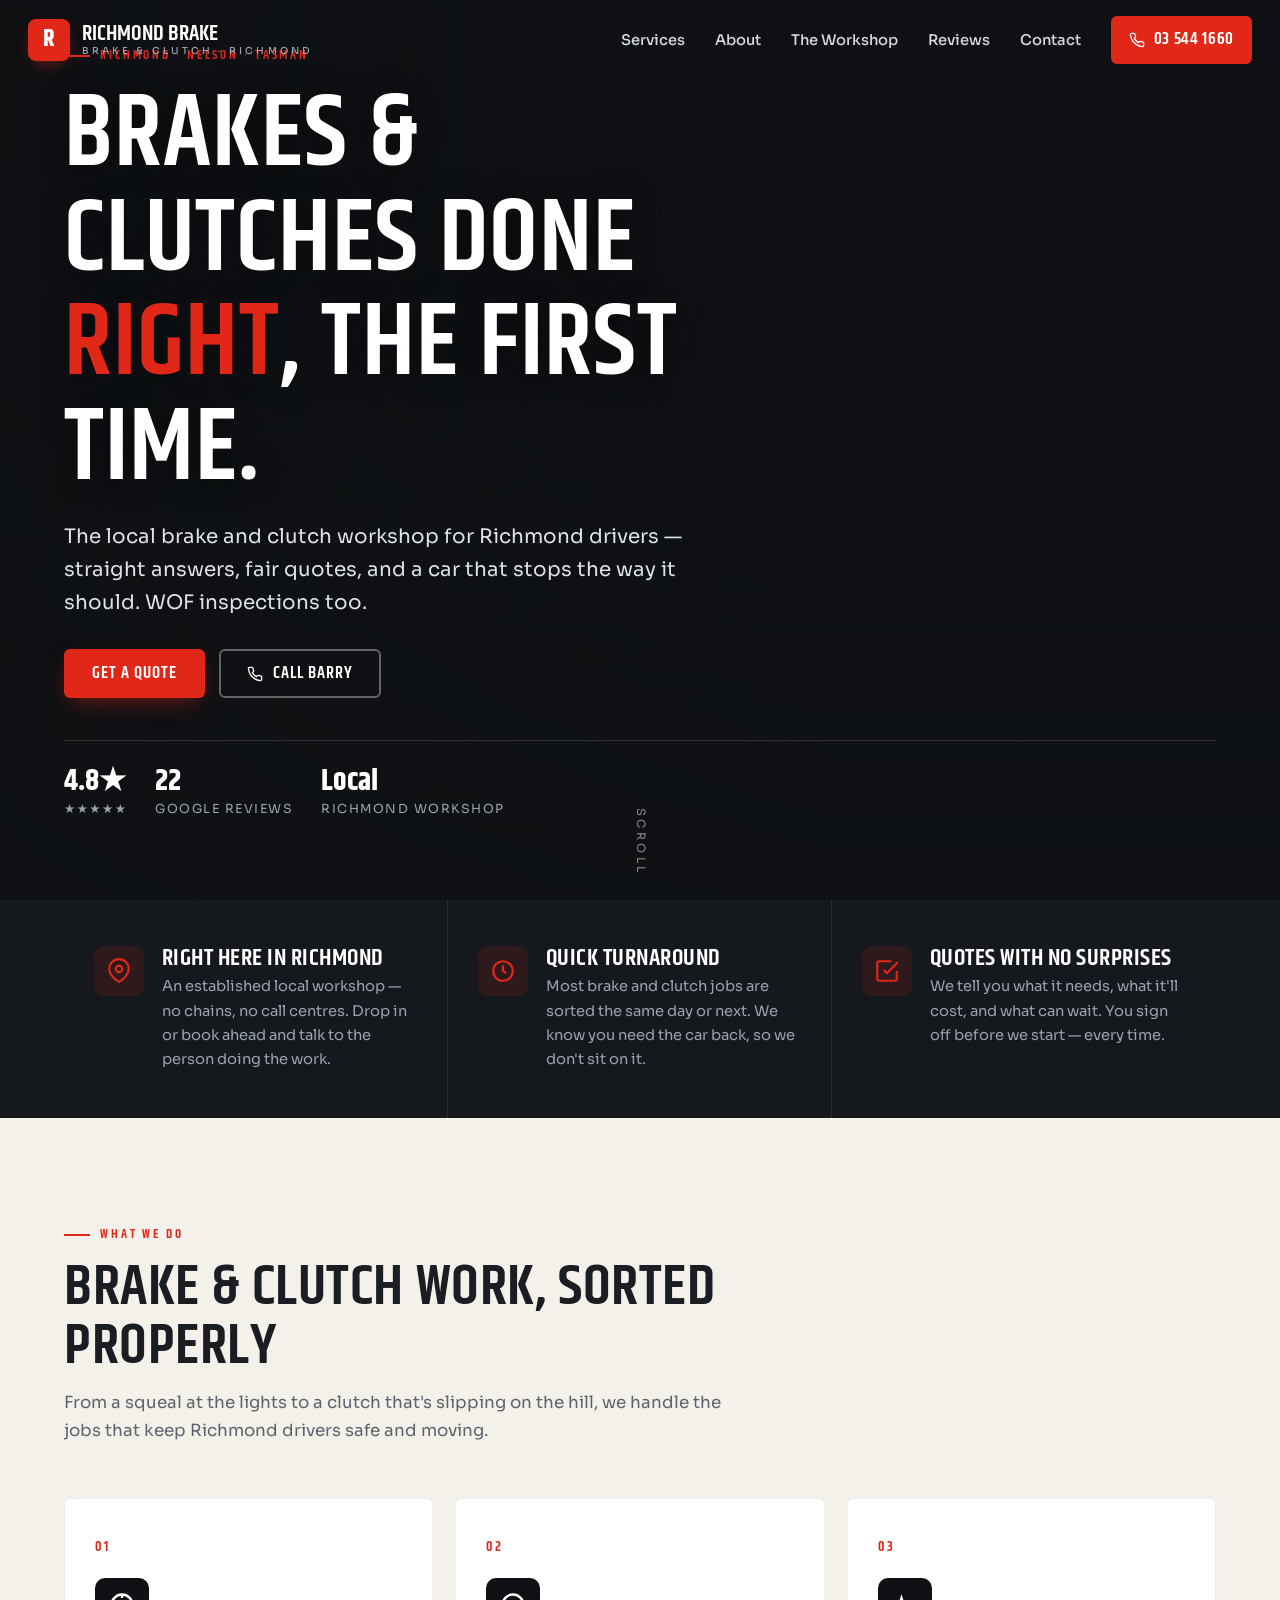
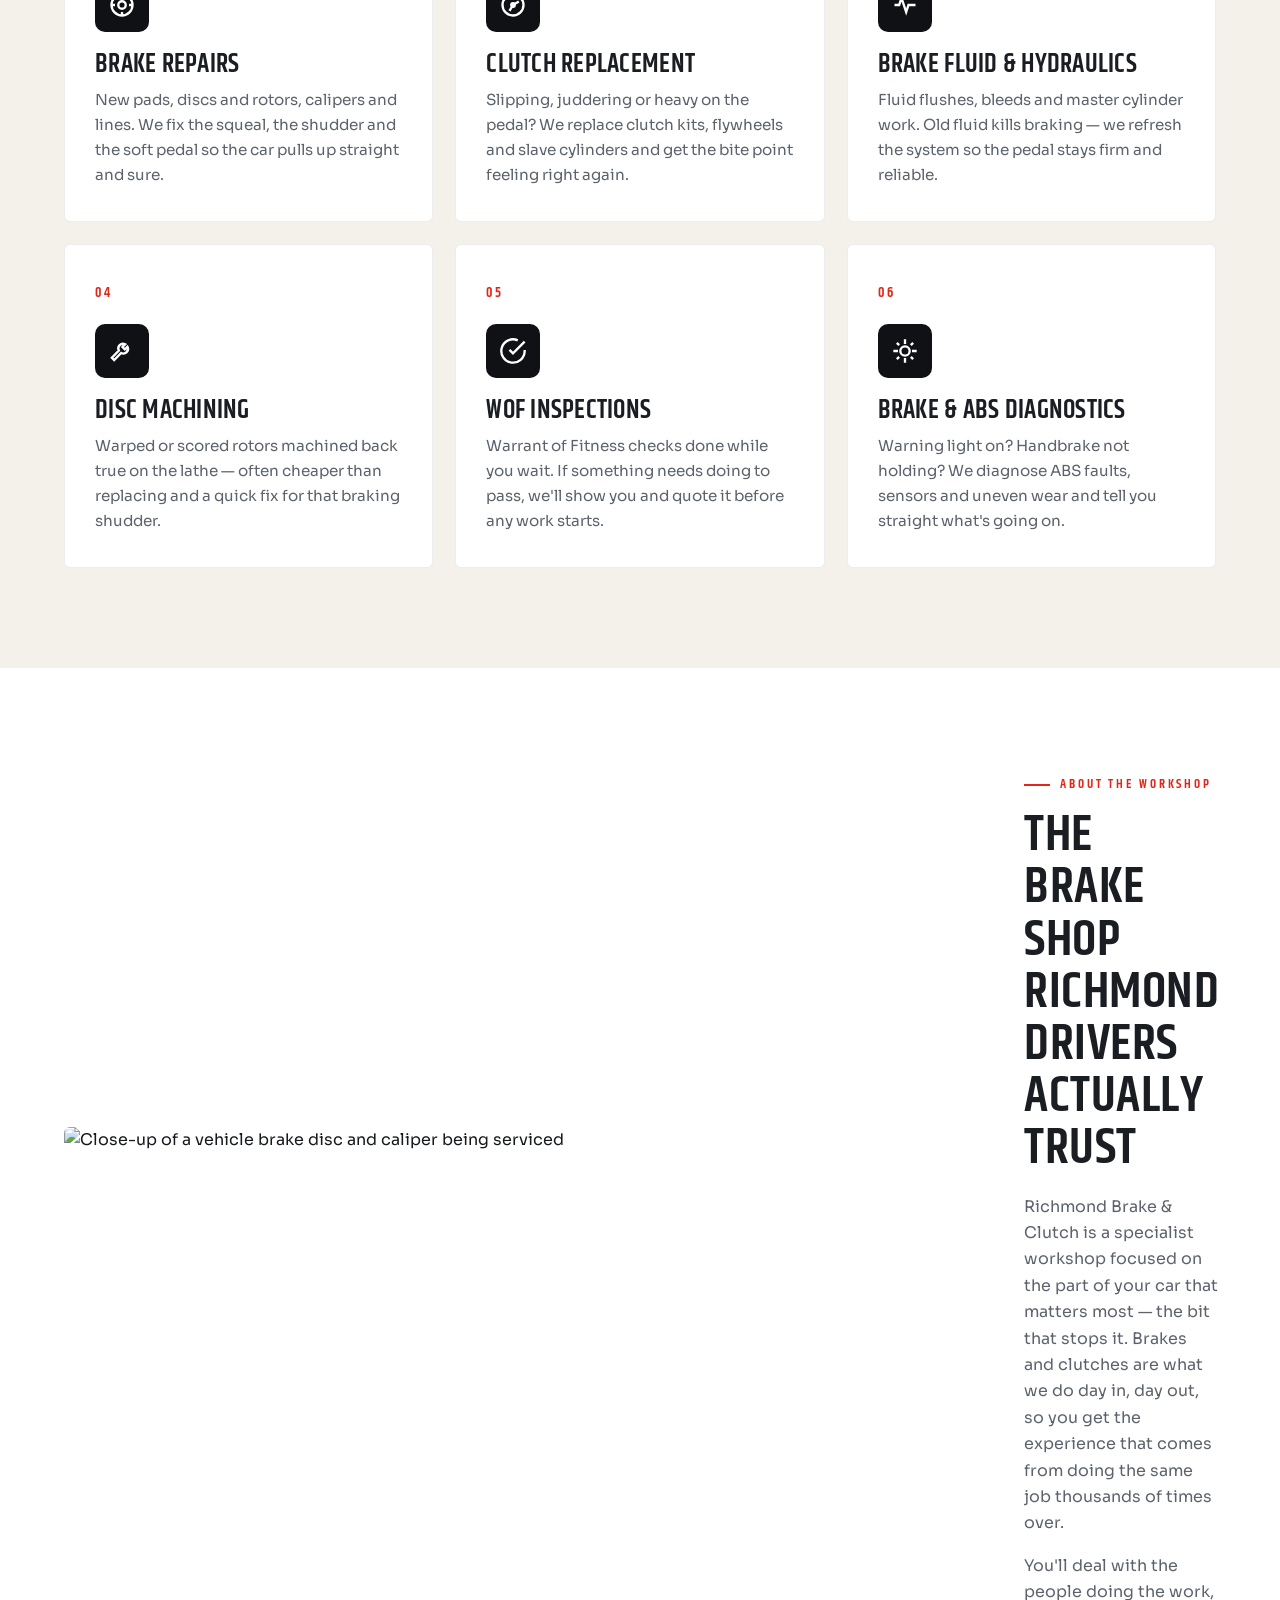
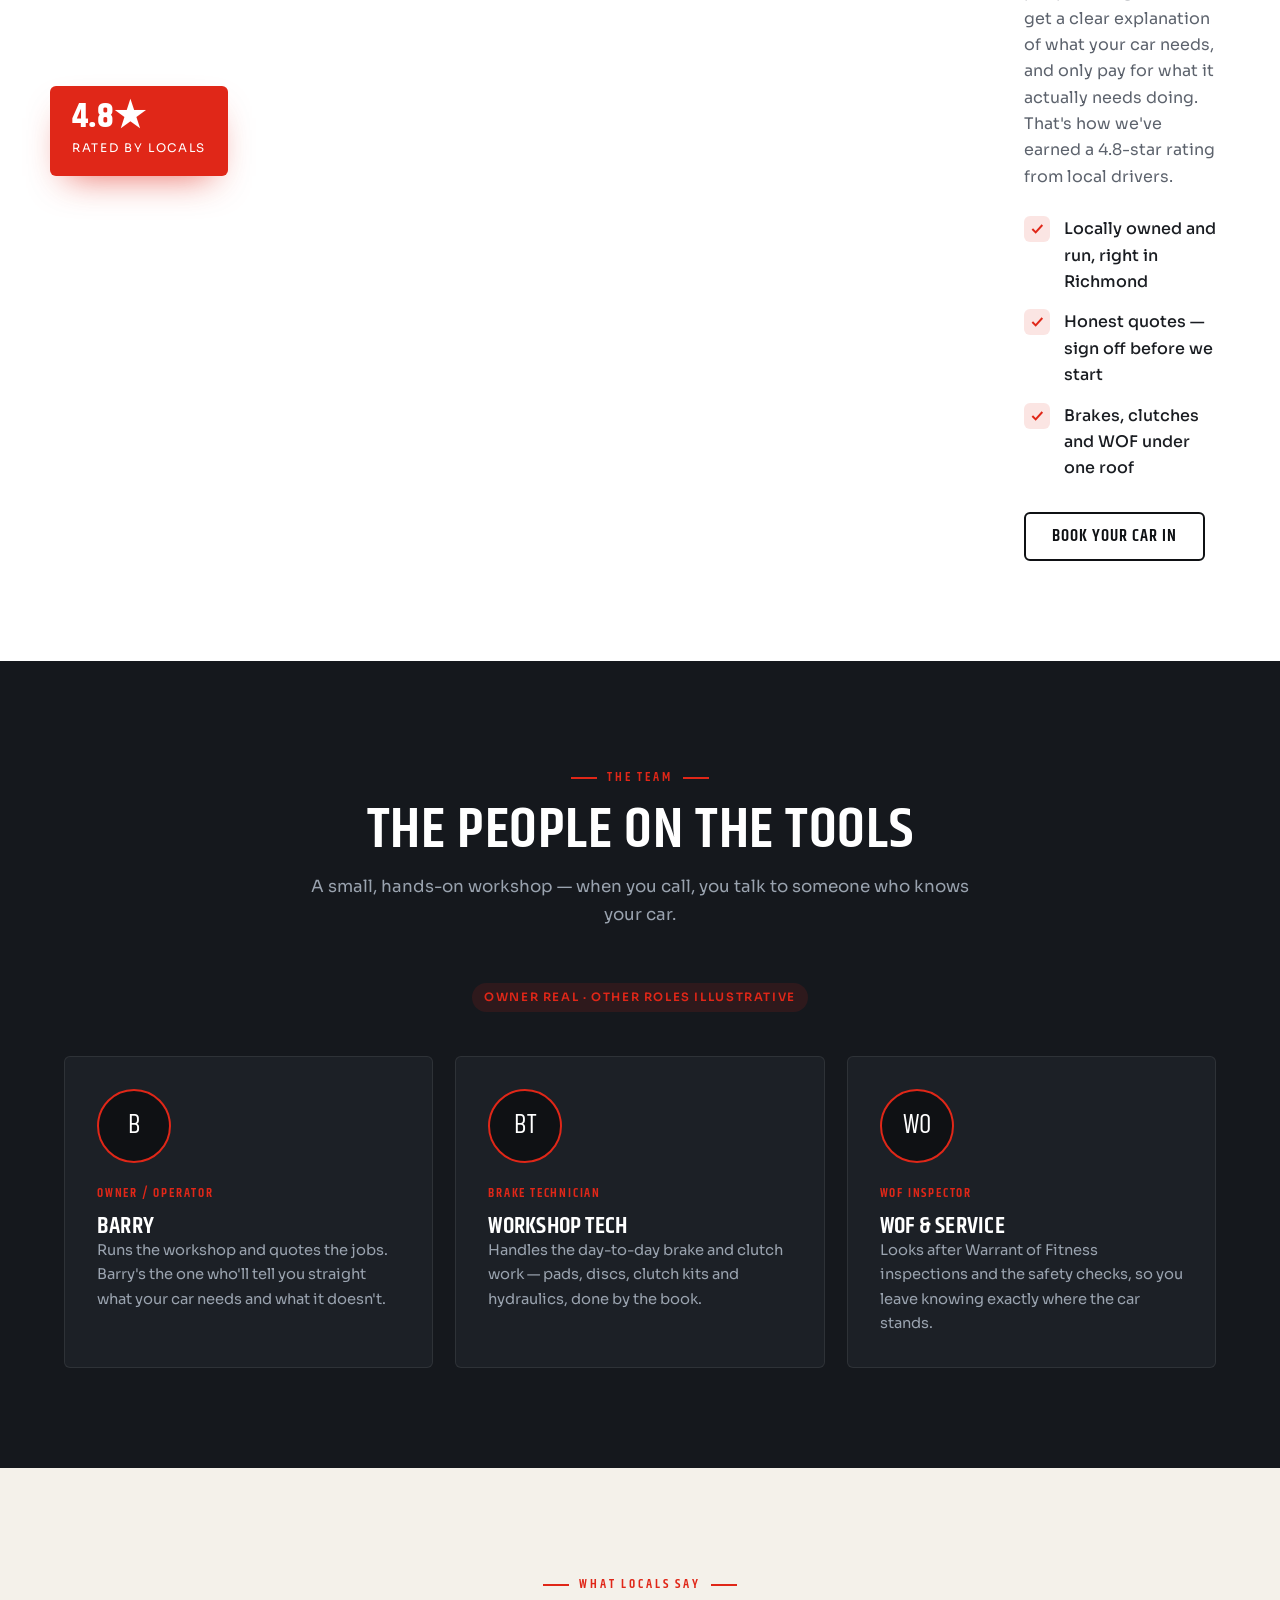
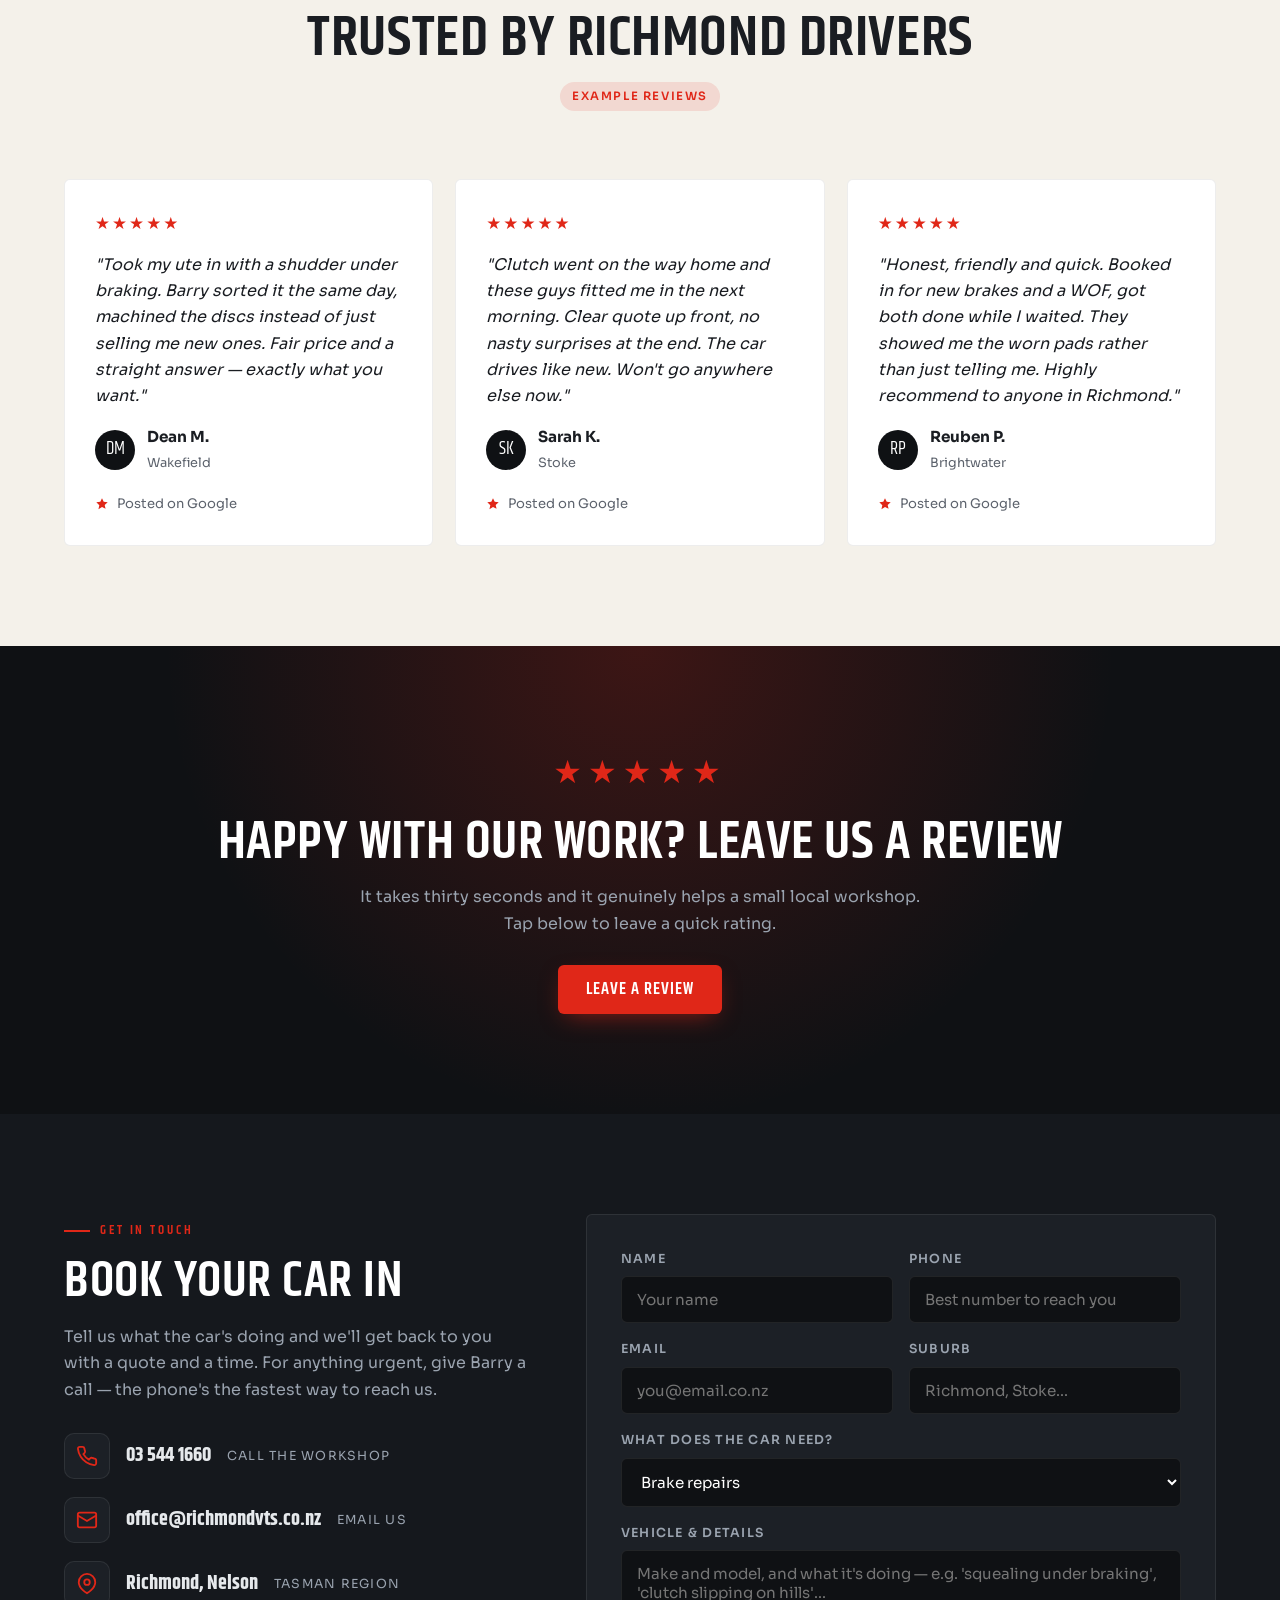
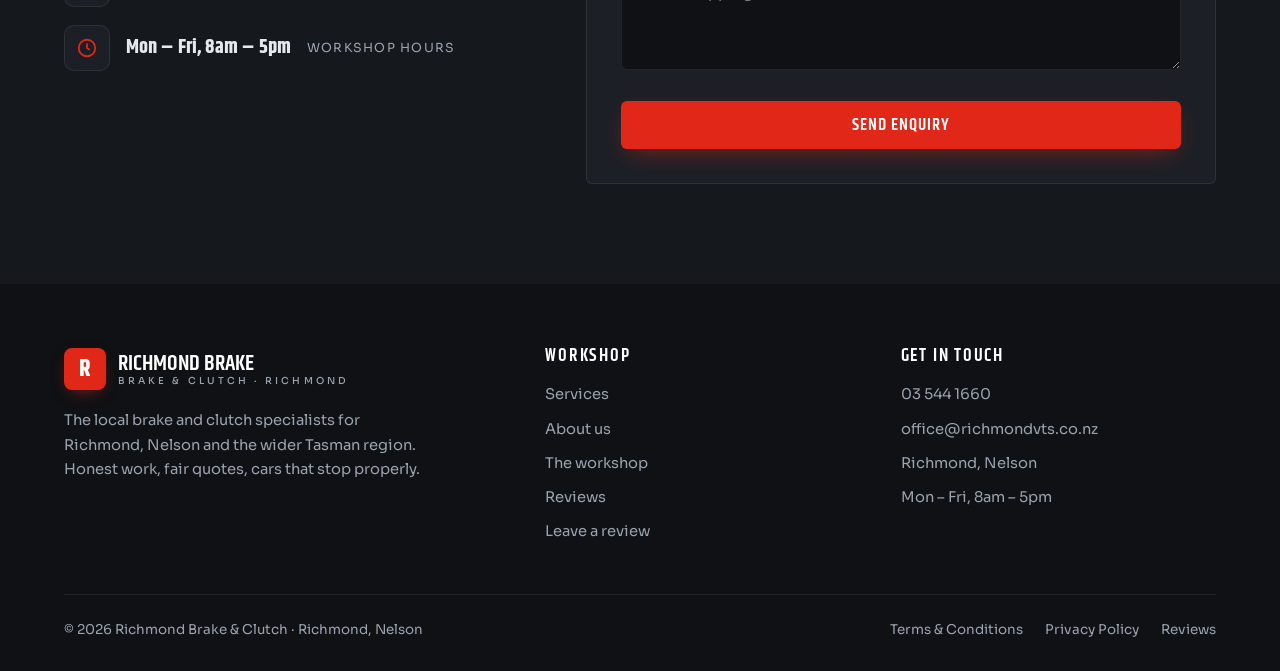
==== index.html @ 4802b869 "Initial build: Richmond Brake & Clutch" ====
<!DOCTYPE html>
<html lang="en-NZ">
<head>
<meta charset="UTF-8">
<meta name="viewport" content="width=device-width, initial-scale=1.0">
<title>Richmond Brake &amp; Clutch | Brakes, Clutches &amp; WOF, Richmond</title>
<meta name="description" content="Brake and clutch specialists in Richmond, Nelson. Honest quotes, fast turnaround and a workshop locals trust. 4.8 stars from 22 Google reviews. Call Barry on 03 544 1660.">
<meta property="og:title" content="Richmond Brake & Clutch — Brakes, Clutches & WOF, Richmond">
<meta property="og:description" content="Brake and clutch specialists in Richmond, Nelson. Honest quotes, fast turnaround, and a workshop the locals trust.">
<meta property="og:type" content="website">
<meta property="og:image" content="https://images.unsplash.com/photo-1625047509248-ec889cbff17f?auto=format&fit=crop&w=1200&q=70">
<link rel="icon" href="favicon.svg" type="image/svg+xml">
<link rel="preconnect" href="https://fonts.googleapis.com">
<link rel="preconnect" href="https://fonts.gstatic.com" crossorigin>
<link href="https://fonts.googleapis.com/css2?family=Khand:wght@400;500;600;700&family=Sora:wght@300;400;500;600&display=swap" rel="stylesheet">
<link rel="stylesheet" href="styles.css">
</head>
<body>

<!-- Intro overlay -->
<div id="intro">
  <div class="il">
    <span style="animation-delay:.05s">RICHMOND</span>
    <span class="hl" style="animation-delay:.18s">BRAKE</span>
    <span style="animation-delay:.31s">&amp;</span>
    <span style="animation-delay:.42s">CLUTCH</span>
  </div>
  <div class="bar"></div>
</div>

<!-- Nav -->
<nav class="nav">
  <a href="index.html" class="brand">
    <span class="mark">R</span>
    <span class="bn">Richmond Brake<small>Brake &amp; Clutch · Richmond</small></span>
  </a>
  <div class="nav-links">
    <a class="lnk" href="#services">Services</a>
    <a class="lnk" href="#about">About</a>
    <a class="lnk" href="#crew">The Workshop</a>
    <a class="lnk" href="#reviews">Reviews</a>
    <a class="lnk" href="#contact">Contact</a>
    <a class="nav-phone" href="tel:+6435441660">
      <svg width="16" height="16" viewBox="0 0 24 24" fill="none" stroke="currentColor" stroke-width="2"><path d="M22 16.92v3a2 2 0 0 1-2.18 2 19.79 19.79 0 0 1-8.63-3.07 19.5 19.5 0 0 1-6-6 19.79 19.79 0 0 1-3.07-8.67A2 2 0 0 1 4.11 2h3a2 2 0 0 1 2 1.72c.13.93.36 1.85.7 2.73a2 2 0 0 1-.45 2.11L8.09 9.91a16 16 0 0 0 6 6l1.35-1.35a2 2 0 0 1 2.11-.45c.88.34 1.8.57 2.73.7A2 2 0 0 1 22 16.92z"/></svg>
      03 544 1660
    </a>
  </div>
  <div class="burger"><span></span><span></span><span></span></div>
</nav>

<!-- Hero -->
<header class="hero">
  <div class="hero-slides">
    <div class="hero-slide active" style="background-image:url('https://images.unsplash.com/photo-1625047509248-ec889cbff17f?auto=format&fit=crop&w=1900&q=70')"></div>
    <div class="hero-slide" style="background-image:url('https://images.unsplash.com/photo-1530046339160-ce3e530c7d2f?auto=format&fit=crop&w=1900&q=70')"></div>
    <div class="hero-slide" style="background-image:url('https://images.unsplash.com/photo-1487754180451-c456f719a1fc?auto=format&fit=crop&w=1900&q=70')"></div>
  </div>
  <div class="hero-overlay"></div>
  <div class="hero-inner">
    <span class="eyebrow">Richmond · Nelson · Tasman</span>
    <h1>Brakes &amp; clutches done <span class="hl">right</span>, the first time.</h1>
    <p class="sub">The local brake and clutch workshop for Richmond drivers — straight answers, fair quotes, and a car that stops the way it should. WOF inspections too.</p>
    <div class="hero-cta">
      <a href="#contact" class="btn btn-primary">Get a Quote</a>
      <a href="tel:+6435441660" class="btn btn-ghost">
        <svg width="16" height="16" viewBox="0 0 24 24" fill="none" stroke="currentColor" stroke-width="2"><path d="M22 16.92v3a2 2 0 0 1-2.18 2 19.79 19.79 0 0 1-8.63-3.07 19.5 19.5 0 0 1-6-6 19.79 19.79 0 0 1-3.07-8.67A2 2 0 0 1 4.11 2h3a2 2 0 0 1 2 1.72c.13.93.36 1.85.7 2.73a2 2 0 0 1-.45 2.11L8.09 9.91a16 16 0 0 0 6 6l1.35-1.35a2 2 0 0 1 2.11-.45c.88.34 1.8.57 2.73.7A2 2 0 0 1 22 16.92z"/></svg>
        Call Barry
      </a>
    </div>
    <div class="hero-meta">
      <div class="m"><b>4.8★</b><span class="stars">★★★★★</span></div>
      <div class="m"><b>22</b><span>Google reviews</span></div>
      <div class="m"><b>Local</b><span>Richmond workshop</span></div>
    </div>
  </div>
  <div class="scroll-hint">Scroll</div>
</header>

<!-- Trust strip -->
<section class="trust" style="padding:0">
  <div class="wrap">
    <div class="t reveal">
      <div class="ico"><svg viewBox="0 0 24 24" fill="none" stroke="currentColor" stroke-width="2"><path d="M21 10c0 7-9 12-9 12s-9-5-9-12a9 9 0 0 1 18 0z"/><circle cx="12" cy="10" r="3"/></svg></div>
      <div><h3>Right here in Richmond</h3><p>An established local workshop — no chains, no call centres. Drop in or book ahead and talk to the person doing the work.</p></div>
    </div>
    <div class="t reveal">
      <div class="ico"><svg viewBox="0 0 24 24" fill="none" stroke="currentColor" stroke-width="2"><circle cx="12" cy="12" r="9"/><path d="M12 7v5l3 2"/></svg></div>
      <div><h3>Quick turnaround</h3><p>Most brake and clutch jobs are sorted the same day or next. We know you need the car back, so we don't sit on it.</p></div>
    </div>
    <div class="t reveal">
      <div class="ico"><svg viewBox="0 0 24 24" fill="none" stroke="currentColor" stroke-width="2"><path d="M9 11l3 3L22 4"/><path d="M21 12v7a2 2 0 0 1-2 2H5a2 2 0 0 1-2-2V5a2 2 0 0 1 2-2h11"/></svg></div>
      <div><h3>Quotes with no surprises</h3><p>We tell you what it needs, what it'll cost, and what can wait. You sign off before we start — every time.</p></div>
    </div>
  </div>
</section>

<!-- Services -->
<section id="services" class="sec-light">
  <div class="wrap">
    <div class="sec-head reveal">
      <span class="eyebrow">What we do</span>
      <h2>Brake &amp; clutch work, sorted properly</h2>
      <p>From a squeal at the lights to a clutch that's slipping on the hill, we handle the jobs that keep Richmond drivers safe and moving.</p>
    </div>
    <div class="svc-grid">
      <div class="svc reveal">
        <span class="num">01</span>
        <div class="ico"><svg viewBox="0 0 24 24" fill="none" stroke="currentColor" stroke-width="2"><circle cx="12" cy="12" r="9"/><circle cx="12" cy="12" r="3.2"/><path d="M12 3v3M12 18v3M3 12h3M18 12h3"/></svg></div>
        <h3>Brake Repairs</h3>
        <p>New pads, discs and rotors, calipers and lines. We fix the squeal, the shudder and the soft pedal so the car pulls up straight and sure.</p>
      </div>
      <div class="svc reveal">
        <span class="num">02</span>
        <div class="ico"><svg viewBox="0 0 24 24" fill="none" stroke="currentColor" stroke-width="2"><circle cx="12" cy="12" r="9"/><path d="M12 12l5-3M12 12l-3 5"/><circle cx="12" cy="12" r="1.5" fill="currentColor"/></svg></div>
        <h3>Clutch Replacement</h3>
        <p>Slipping, juddering or heavy on the pedal? We replace clutch kits, flywheels and slave cylinders and get the bite point feeling right again.</p>
      </div>
      <div class="svc reveal">
        <span class="num">03</span>
        <div class="ico"><svg viewBox="0 0 24 24" fill="none" stroke="currentColor" stroke-width="2"><path d="M3 12h4l2-6 4 12 2-6h6"/></svg></div>
        <h3>Brake Fluid &amp; Hydraulics</h3>
        <p>Fluid flushes, bleeds and master cylinder work. Old fluid kills braking — we refresh the system so the pedal stays firm and reliable.</p>
      </div>
      <div class="svc reveal">
        <span class="num">04</span>
        <div class="ico"><svg viewBox="0 0 24 24" fill="none" stroke="currentColor" stroke-width="2"><path d="M14.7 6.3a4 4 0 0 0-5.4 5.4l-6 6 2 2 6-6a4 4 0 0 0 5.4-5.4l-2.3 2.3-2-2 2.3-2.3z"/></svg></div>
        <h3>Disc Machining</h3>
        <p>Warped or scored rotors machined back true on the lathe — often cheaper than replacing and a quick fix for that braking shudder.</p>
      </div>
      <div class="svc reveal">
        <span class="num">05</span>
        <div class="ico"><svg viewBox="0 0 24 24" fill="none" stroke="currentColor" stroke-width="2"><path d="M22 11.08V12a10 10 0 1 1-5.93-9.14"/><path d="M22 4 12 14.01l-3-3"/></svg></div>
        <h3>WOF Inspections</h3>
        <p>Warrant of Fitness checks done while you wait. If something needs doing to pass, we'll show you and quote it before any work starts.</p>
      </div>
      <div class="svc reveal">
        <span class="num">06</span>
        <div class="ico"><svg viewBox="0 0 24 24" fill="none" stroke="currentColor" stroke-width="2"><path d="M12 2v4M12 18v4M2 12h4M18 12h4"/><circle cx="12" cy="12" r="4"/><path d="M5 5l2 2M17 17l2 2M19 5l-2 2M7 17l-2 2"/></svg></div>
        <h3>Brake &amp; ABS Diagnostics</h3>
        <p>Warning light on? Handbrake not holding? We diagnose ABS faults, sensors and uneven wear and tell you straight what's going on.</p>
      </div>
    </div>
  </div>
</section>

<!-- About -->
<section id="about" class="sec-paper">
  <div class="wrap">
    <div class="about-grid">
      <div class="about-media reveal">
        <img src="https://images.unsplash.com/photo-1619642751034-765dfdf7c58e?auto=format&fit=crop&w=900&q=70" alt="Close-up of a vehicle brake disc and caliper being serviced" width="900" height="675" loading="lazy">
        <div class="tag"><b>4.8★</b><span>Rated by locals</span></div>
      </div>
      <div class="about-copy reveal">
        <span class="eyebrow">About the workshop</span>
        <h2>The brake shop Richmond drivers actually trust</h2>
        <p>Richmond Brake &amp; Clutch is a specialist workshop focused on the part of your car that matters most — the bit that stops it. Brakes and clutches are what we do day in, day out, so you get the experience that comes from doing the same job thousands of times over.</p>
        <p>You'll deal with the people doing the work, get a clear explanation of what your car needs, and only pay for what it actually needs doing. That's how we've earned a 4.8-star rating from local drivers.</p>
        <ul class="checklist">
          <li><span class="ck"><svg viewBox="0 0 24 24" fill="none" stroke="currentColor" stroke-width="3"><path d="M5 12l5 5L20 6"/></svg></span>Locally owned and run, right in Richmond</li>
          <li><span class="ck"><svg viewBox="0 0 24 24" fill="none" stroke="currentColor" stroke-width="3"><path d="M5 12l5 5L20 6"/></svg></span>Honest quotes — sign off before we start</li>
          <li><span class="ck"><svg viewBox="0 0 24 24" fill="none" stroke="currentColor" stroke-width="3"><path d="M5 12l5 5L20 6"/></svg></span>Brakes, clutches and WOF under one roof</li>
        </ul>
        <a href="#contact" class="btn btn-outline" style="margin-top:30px">Book your car in</a>
      </div>
    </div>
  </div>
</section>

<!-- Crew -->
<section id="crew" class="sec-dark">
  <div class="wrap">
    <div class="sec-head center reveal">
      <span class="eyebrow center">The team</span>
      <h2>The people on the tools</h2>
      <p>A small, hands-on workshop — when you call, you talk to someone who knows your car.</p>
    </div>
    <div style="text-align:center;margin-bottom:30px"><span class="badge">Owner real · other roles illustrative</span></div>
    <div class="crew-grid">
      <div class="crew reveal">
        <div class="av">B</div>
        <div class="role">Owner / Operator</div>
        <h3>Barry</h3>
        <p>Runs the workshop and quotes the jobs. Barry's the one who'll tell you straight what your car needs and what it doesn't.</p>
      </div>
      <div class="crew reveal">
        <div class="av">BT</div>
        <div class="role">Brake Technician</div>
        <h3>Workshop Tech</h3>
        <p>Handles the day-to-day brake and clutch work — pads, discs, clutch kits and hydraulics, done by the book.</p>
      </div>
      <div class="crew reveal">
        <div class="av">WO</div>
        <div class="role">WOF Inspector</div>
        <h3>WOF &amp; Service</h3>
        <p>Looks after Warrant of Fitness inspections and the safety checks, so you leave knowing exactly where the car stands.</p>
      </div>
    </div>
  </div>
</section>

<!-- Reviews -->
<section id="reviews" class="sec-light">
  <div class="wrap">
    <div class="sec-head center reveal">
      <span class="eyebrow center">What locals say</span>
      <h2>Trusted by Richmond drivers</h2>
      <p><span class="badge">Example reviews</span></p>
    </div>
    <div class="rev-grid">
      <div class="rev reveal">
        <div class="stars">★★★★★</div>
        <p>"Took my ute in with a shudder under braking. Barry sorted it the same day, machined the discs instead of just selling me new ones. Fair price and a straight answer — exactly what you want."</p>
        <div class="who"><span class="ci">DM</span><div><b>Dean M.</b><span>Wakefield</span></div></div>
        <span class="gmark"><svg width="14" height="14" viewBox="0 0 24 24"><path fill="#e02718" d="M12 2l2.9 6.3 6.9.6-5.2 4.6 1.5 6.7L12 17.3 5.9 20.8l1.5-6.7L2.2 8.9l6.9-.6z"/></svg> Posted on Google</span>
      </div>
      <div class="rev reveal">
        <div class="stars">★★★★★</div>
        <p>"Clutch went on the way home and these guys fitted me in the next morning. Clear quote up front, no nasty surprises at the end. The car drives like new. Won't go anywhere else now."</p>
        <div class="who"><span class="ci">SK</span><div><b>Sarah K.</b><span>Stoke</span></div></div>
        <span class="gmark"><svg width="14" height="14" viewBox="0 0 24 24"><path fill="#e02718" d="M12 2l2.9 6.3 6.9.6-5.2 4.6 1.5 6.7L12 17.3 5.9 20.8l1.5-6.7L2.2 8.9l6.9-.6z"/></svg> Posted on Google</span>
      </div>
      <div class="rev reveal">
        <div class="stars">★★★★★</div>
        <p>"Honest, friendly and quick. Booked in for new brakes and a WOF, got both done while I waited. They showed me the worn pads rather than just telling me. Highly recommend to anyone in Richmond."</p>
        <div class="who"><span class="ci">RP</span><div><b>Reuben P.</b><span>Brightwater</span></div></div>
        <span class="gmark"><svg width="14" height="14" viewBox="0 0 24 24"><path fill="#e02718" d="M12 2l2.9 6.3 6.9.6-5.2 4.6 1.5 6.7L12 17.3 5.9 20.8l1.5-6.7L2.2 8.9l6.9-.6z"/></svg> Posted on Google</span>
      </div>
    </div>
  </div>
</section>

<!-- Review funnel banner -->
<section class="funnel">
  <div class="wrap">
    <div class="stars reveal">★★★★★</div>
    <h2 class="reveal">Happy with our work? Leave us a review</h2>
    <p class="reveal">It takes thirty seconds and it genuinely helps a small local workshop. Tap below to leave a quick rating.</p>
    <a href="review.html" class="btn btn-primary reveal">Leave a Review</a>
  </div>
</section>

<!-- Contact -->
<section id="contact" class="contact">
  <div class="wrap">
    <div class="contact-grid">
      <div class="contact-info reveal">
        <span class="eyebrow">Get in touch</span>
        <h2>Book your car in</h2>
        <p>Tell us what the car's doing and we'll get back to you with a quote and a time. For anything urgent, give Barry a call — the phone's the fastest way to reach us.</p>
        <div class="cinfo">
          <a href="tel:+6435441660">
            <span class="ico"><svg viewBox="0 0 24 24" fill="none" stroke="currentColor" stroke-width="2"><path d="M22 16.92v3a2 2 0 0 1-2.18 2 19.79 19.79 0 0 1-8.63-3.07 19.5 19.5 0 0 1-6-6 19.79 19.79 0 0 1-3.07-8.67A2 2 0 0 1 4.11 2h3a2 2 0 0 1 2 1.72c.13.93.36 1.85.7 2.73a2 2 0 0 1-.45 2.11L8.09 9.91a16 16 0 0 0 6 6l1.35-1.35a2 2 0 0 1 2.11-.45c.88.34 1.8.57 2.73.7A2 2 0 0 1 22 16.92z"/></svg></span>
            <div><b>03 544 1660</b><span>Call the workshop</span></div>
          </a>
          <a href="mailto:office@richmondvts.co.nz">
            <span class="ico"><svg viewBox="0 0 24 24" fill="none" stroke="currentColor" stroke-width="2"><rect x="2" y="4" width="20" height="16" rx="2"/><path d="m22 7-10 6L2 7"/></svg></span>
            <div><b>office@richmondvts.co.nz</b><span>Email us</span></div>
          </a>
          <div>
            <span class="ico"><svg viewBox="0 0 24 24" fill="none" stroke="currentColor" stroke-width="2"><path d="M21 10c0 7-9 12-9 12s-9-5-9-12a9 9 0 0 1 18 0z"/><circle cx="12" cy="10" r="3"/></svg></span>
            <div><b>Richmond, Nelson</b><span>Tasman region</span></div>
          </div>
          <div>
            <span class="ico"><svg viewBox="0 0 24 24" fill="none" stroke="currentColor" stroke-width="2"><circle cx="12" cy="12" r="9"/><path d="M12 7v5l3 2"/></svg></span>
            <div><b>Mon – Fri, 8am – 5pm</b><span>Workshop hours</span></div>
          </div>
        </div>
      </div>
      <form class="form reveal" action="https://formsubmit.co/office@richmondvts.co.nz" method="POST">
        <input type="hidden" name="_subject" value="New enquiry — Richmond Brake & Clutch website">
        <input type="hidden" name="_captcha" value="false">
        <input type="hidden" name="_template" value="table">
        <input type="hidden" name="_next" value="https://richmond-brake--clutch-demo.vercel.app/index.html#contact">
        <div class="row">
          <div class="field"><label>Name</label><input type="text" name="Name" placeholder="Your name" required></div>
          <div class="field"><label>Phone</label><input type="tel" name="Phone" placeholder="Best number to reach you" required></div>
        </div>
        <div class="row">
          <div class="field"><label>Email</label><input type="email" name="Email" placeholder="you@email.co.nz"></div>
          <div class="field"><label>Suburb</label><input type="text" name="Suburb" placeholder="Richmond, Stoke..."></div>
        </div>
        <div class="field">
          <label>What does the car need?</label>
          <select name="Service">
            <option>Brake repairs</option>
            <option>Clutch replacement</option>
            <option>Brake fluid / hydraulics</option>
            <option>Disc machining</option>
            <option>WOF inspection</option>
            <option>Not sure — please advise</option>
          </select>
        </div>
        <div class="field"><label>Vehicle &amp; details</label><textarea name="Message" placeholder="Make and model, and what it's doing — e.g. 'squealing under braking', 'clutch slipping on hills'..." required></textarea></div>
        <button type="submit" class="btn btn-primary">Send Enquiry</button>
      </form>
    </div>
  </div>
</section>

<!-- Footer -->
<footer class="footer">
  <div class="wrap">
    <div class="foot-grid">
      <div class="foot-about">
        <a href="index.html" class="brand">
          <span class="mark">R</span>
          <span class="bn">Richmond Brake<small>Brake &amp; Clutch · Richmond</small></span>
        </a>
        <p>The local brake and clutch specialists for Richmond, Nelson and the wider Tasman region. Honest work, fair quotes, cars that stop properly.</p>
      </div>
      <div class="foot-col">
        <h4>Workshop</h4>
        <a href="#services">Services</a>
        <a href="#about">About us</a>
        <a href="#crew">The workshop</a>
        <a href="#reviews">Reviews</a>
        <a href="review.html">Leave a review</a>
      </div>
      <div class="foot-col">
        <h4>Get in touch</h4>
        <a href="tel:+6435441660">03 544 1660</a>
        <a href="mailto:office@richmondvts.co.nz">office@richmondvts.co.nz</a>
        <p>Richmond, Nelson</p>
        <p>Mon – Fri, 8am – 5pm</p>
      </div>
    </div>
    <div class="foot-bottom">
      <p>© 2026 Richmond Brake &amp; Clutch · Richmond, Nelson</p>
      <div class="links">
        <a href="terms.html">Terms &amp; Conditions</a>
        <a href="privacy.html">Privacy Policy</a>
        <a href="review.html">Reviews</a>
      </div>
    </div>
  </div>
</footer>

<script src="main.js"></script>
</body>
</html>
---- styles.css ----
/* Richmond Brake & Clutch — Industrial archetype
   Fonts: Khand (display) + Sora (body) | Accent: brake red */

:root{
  --ink:#0f1114;
  --char:#15181d;
  --char-2:#1c2026;
  --surface:#21262e;
  --line:rgba(255,255,255,.08);
  --bone:#f4f1ea;
  --bone-2:#ece7dd;
  --paper:#ffffff;
  --text:#1a1d22;
  --muted:#5d636d;
  --muted-d:#9aa3af;
  --accent:#e02718;
  --accent-d:#b41d10;
  --accent-soft:rgba(224,39,24,.12);
  --r:6px;
  --maxw:1200px;
  --ease:cubic-bezier(.2,.7,.2,1);
}

*{box-sizing:border-box;margin:0;padding:0}
html{scroll-behavior:smooth}
img{image-orientation:from-image;max-width:100%;display:block}
body{
  font-family:'Sora',system-ui,sans-serif;
  color:var(--text);
  background:var(--bone);
  line-height:1.65;
  -webkit-font-smoothing:antialiased;
  overflow-x:hidden;
}
h1,h2,h3,h4,.display{
  font-family:'Khand','Sora',sans-serif;
  font-weight:600;
  line-height:1.02;
  letter-spacing:.01em;
  text-transform:uppercase;
}
a{color:inherit;text-decoration:none}
.wrap{max-width:var(--maxw);margin:0 auto;padding:0 24px}
.eyebrow{
  font-family:'Khand',sans-serif;
  text-transform:uppercase;
  letter-spacing:.22em;
  font-size:.82rem;
  font-weight:600;
  color:var(--accent);
  display:inline-flex;align-items:center;gap:10px;
}
.eyebrow::before{content:"";width:26px;height:2px;background:var(--accent);display:inline-block}
.eyebrow.center::after{content:"";width:26px;height:2px;background:var(--accent);display:inline-block}
.eyebrow.center{justify-content:center}

/* Buttons */
.btn{
  display:inline-flex;align-items:center;gap:10px;
  font-family:'Khand',sans-serif;font-weight:600;
  text-transform:uppercase;letter-spacing:.06em;font-size:1.05rem;
  padding:14px 26px;border-radius:var(--r);
  border:2px solid transparent;cursor:pointer;
  transition:transform .25s var(--ease),background .25s,box-shadow .25s,border-color .25s;
  line-height:1;
}
.btn-primary{background:var(--accent);color:#fff;box-shadow:0 8px 24px -8px rgba(224,39,24,.6)}
.btn-primary:hover{background:var(--accent-d);transform:translateY(-2px);box-shadow:0 14px 30px -10px rgba(224,39,24,.7)}
.btn-ghost{border-color:rgba(255,255,255,.35);color:#fff}
.btn-ghost:hover{border-color:#fff;background:rgba(255,255,255,.08);transform:translateY(-2px)}
.btn-dark{background:var(--ink);color:#fff}
.btn-dark:hover{background:#000;transform:translateY(-2px)}
.btn-outline{border-color:var(--ink);color:var(--ink)}
.btn-outline:hover{background:var(--ink);color:#fff;transform:translateY(-2px)}

/* Nav */
.nav{
  position:fixed;top:0;left:0;right:0;z-index:60;
  display:flex;align-items:center;justify-content:space-between;
  padding:16px 28px;
  background:rgba(15,17,20,0);
  transition:background .35s,backdrop-filter .35s,padding .35s,box-shadow .35s;
}
.nav.scrolled{background:rgba(15,17,20,.94);backdrop-filter:blur(10px);padding:12px 28px;box-shadow:0 1px 0 var(--line)}
.brand{display:flex;align-items:center;gap:12px;color:#fff}
.brand .mark{
  width:42px;height:42px;border-radius:8px;display:grid;place-items:center;
  background:var(--accent);font-family:'Khand';font-weight:700;font-size:1.5rem;color:#fff;
  box-shadow:0 6px 18px -8px rgba(224,39,24,.8);
}
.brand .bn{font-family:'Khand';font-weight:600;font-size:1.4rem;text-transform:uppercase;line-height:.9}
.brand .bn small{display:block;font-family:'Sora';font-size:.6rem;letter-spacing:.32em;color:var(--muted-d);font-weight:500;text-transform:uppercase;margin-top:3px}
.nav-links{display:flex;align-items:center;gap:30px}
.nav-links a.lnk{color:#d7dbe0;font-size:.92rem;font-weight:500;transition:color .2s;position:relative}
.nav-links a.lnk:hover{color:#fff}
.nav-links a.lnk::after{content:"";position:absolute;left:0;bottom:-6px;width:0;height:2px;background:var(--accent);transition:width .25s}
.nav-links a.lnk:hover::after{width:100%}
.nav-phone{
  display:inline-flex;align-items:center;gap:9px;
  background:var(--accent);color:#fff;padding:10px 18px;border-radius:var(--r);
  font-family:'Khand';font-weight:600;font-size:1.05rem;letter-spacing:.04em;
  transition:background .25s,transform .25s;
}
.nav-phone:hover{background:var(--accent-d);transform:translateY(-2px)}
.burger{display:none;flex-direction:column;gap:5px;cursor:pointer;padding:8px}
.burger span{width:24px;height:2px;background:#fff;transition:.3s}

/* Hero */
.hero{
  position:relative;min-height:100svh;display:flex;align-items:flex-end;
  background:var(--ink);color:#fff;overflow:hidden;
}
.hero-slides{position:absolute;inset:0;z-index:0}
.hero-slide{
  position:absolute;inset:0;opacity:0;transition:opacity 1.4s ease;
  background-size:cover;background-position:center;
  filter:saturate(.85) contrast(1.05);
  transform:scale(1.05);
}
.hero-slide.active{opacity:1;animation:slowzoom 8s linear forwards}
@keyframes slowzoom{from{transform:scale(1.05)}to{transform:scale(1.14)}}
.hero-overlay{
  position:absolute;inset:0;z-index:1;
  background:linear-gradient(180deg,rgba(15,17,20,.55) 0%,rgba(15,17,20,.5) 40%,rgba(15,17,20,.86) 100%);
}
.hero-overlay::after{content:"";position:absolute;inset:0;background:linear-gradient(90deg,rgba(15,17,20,.7),transparent 65%)}
.hero-inner{position:relative;z-index:2;width:100%;max-width:var(--maxw);margin:0 auto;padding:0 24px 80px}
.hero h1{font-size:clamp(3rem,8vw,6.4rem);max-width:15ch;margin:18px 0 18px;text-shadow:0 2px 30px rgba(0,0,0,.4)}
.hero h1 .hl{color:var(--accent)}
.hero .sub{font-size:clamp(1.05rem,1.6vw,1.25rem);max-width:46ch;color:#dfe3e8;font-weight:400}
.hero-cta{display:flex;gap:14px;margin-top:30px;flex-wrap:wrap}
.hero-meta{
  display:flex;gap:28px;margin-top:42px;flex-wrap:wrap;align-items:center;
  padding-top:26px;border-top:1px solid rgba(255,255,255,.14);
}
.hero-meta .m{display:flex;flex-direction:column;gap:2px}
.hero-meta .m b{font-family:'Khand';font-size:1.9rem;color:#fff;line-height:1}
.hero-meta .m span{font-size:.78rem;letter-spacing:.12em;text-transform:uppercase;color:var(--muted-d)}
.hero-meta .stars{color:var(--accent);letter-spacing:2px}
.scroll-hint{position:absolute;bottom:24px;left:50%;transform:translateX(-50%);z-index:2;color:rgba(255,255,255,.5);font-size:.72rem;letter-spacing:.3em;text-transform:uppercase;writing-mode:vertical-rl}

/* Section base */
section{padding:100px 0}
.sec-light{background:var(--bone)}
.sec-paper{background:var(--paper)}
.sec-dark{background:var(--char);color:#fff}
.sec-head{max-width:680px;margin-bottom:54px}
.sec-head.center{margin-left:auto;margin-right:auto;text-align:center}
.sec-head h2{font-size:clamp(2.2rem,4.5vw,3.6rem);margin:14px 0 12px}
.sec-head p{color:var(--muted);font-size:1.05rem}
.sec-dark .sec-head p{color:var(--muted-d)}

/* Trust strip */
.trust{background:var(--char);color:#fff;padding:0}
.trust .wrap{display:grid;grid-template-columns:repeat(3,1fr);gap:0}
.trust .t{
  padding:46px 30px;display:flex;gap:18px;align-items:flex-start;
  border-right:1px solid var(--line);
}
.trust .t:last-child{border-right:none}
.trust .ico{flex:0 0 auto;width:50px;height:50px;border-radius:10px;background:var(--accent-soft);display:grid;place-items:center;color:var(--accent)}
.trust .ico svg{width:26px;height:26px}
.trust h3{font-size:1.5rem;letter-spacing:.02em}
.trust p{color:var(--muted-d);font-size:.92rem;margin-top:4px}

/* Services */
.svc-grid{display:grid;grid-template-columns:repeat(3,1fr);gap:22px}
.svc{
  background:var(--paper);border:1px solid rgba(0,0,0,.07);border-radius:var(--r);
  padding:34px 30px;position:relative;overflow:hidden;
  transition:transform .3s var(--ease),box-shadow .3s,border-color .3s;
}
.svc::before{content:"";position:absolute;left:0;top:0;height:3px;width:0;background:var(--accent);transition:width .35s var(--ease)}
.svc:hover{transform:translateY(-6px);box-shadow:0 22px 44px -26px rgba(0,0,0,.4);border-color:rgba(0,0,0,.12)}
.svc:hover::before{width:100%}
.svc .num{font-family:'Khand';font-size:.9rem;letter-spacing:.2em;color:var(--accent);font-weight:600}
.svc .ico{width:54px;height:54px;border-radius:10px;background:var(--ink);color:#fff;display:grid;place-items:center;margin:18px 0 20px}
.svc .ico svg{width:28px;height:28px}
.svc h3{font-size:1.65rem;margin-bottom:8px}
.svc p{color:var(--muted);font-size:.95rem}

/* About */
.about-grid{display:grid;grid-template-columns:1fr 1fr;gap:60px;align-items:center}
.about-media{position:relative}
.about-media img{width:100%;aspect-ratio:4/3;object-fit:cover;border-radius:var(--r);filter:saturate(.85) contrast(1.05)}
.about-media .tag{
  position:absolute;left:-14px;bottom:26px;background:var(--accent);color:#fff;
  padding:16px 22px;border-radius:var(--r);box-shadow:0 16px 36px -16px rgba(224,39,24,.7);
}
.about-media .tag b{font-family:'Khand';font-size:2.2rem;display:block;line-height:.9}
.about-media .tag span{font-size:.74rem;letter-spacing:.14em;text-transform:uppercase}
.about-copy h2{font-size:clamp(2rem,4vw,3.2rem);margin:14px 0 18px}
.about-copy p{color:var(--muted);margin-bottom:16px}
.checklist{list-style:none;margin-top:26px;display:grid;gap:14px}
.checklist li{display:flex;gap:14px;align-items:flex-start;font-weight:500;color:var(--text)}
.checklist .ck{flex:0 0 auto;width:26px;height:26px;border-radius:6px;background:var(--accent-soft);color:var(--accent);display:grid;place-items:center}
.checklist .ck svg{width:16px;height:16px}

/* Crew */
.crew-grid{display:grid;grid-template-columns:repeat(3,1fr);gap:22px}
.crew{background:var(--char-2);border:1px solid var(--line);border-radius:var(--r);padding:32px;transition:transform .3s var(--ease),border-color .3s}
.crew:hover{transform:translateY(-5px);border-color:rgba(224,39,24,.4)}
.crew .av{
  width:74px;height:74px;border-radius:50%;background:var(--ink);
  display:grid;place-items:center;font-family:'Khand';font-size:1.7rem;color:#fff;
  border:2px solid var(--accent);margin-bottom:20px;
}
.crew h3{font-size:1.5rem;color:#fff}
.crew .role{color:var(--accent);font-size:.8rem;letter-spacing:.14em;text-transform:uppercase;font-family:'Khand';font-weight:600;margin-bottom:10px}
.crew p{color:var(--muted-d);font-size:.92rem}
.badge{display:inline-block;background:var(--accent-soft);color:var(--accent);font-size:.72rem;letter-spacing:.14em;text-transform:uppercase;padding:5px 12px;border-radius:40px;font-weight:600;margin-bottom:14px}

/* Reviews */
.rev-grid{display:grid;grid-template-columns:repeat(3,1fr);gap:22px}
.rev{background:var(--paper);border:1px solid rgba(0,0,0,.07);border-radius:var(--r);padding:30px;display:flex;flex-direction:column;gap:14px;transition:transform .3s var(--ease),box-shadow .3s}
.rev:hover{transform:translateY(-5px);box-shadow:0 22px 40px -28px rgba(0,0,0,.4)}
.rev .stars{color:var(--accent);letter-spacing:2px;font-size:1.05rem}
.rev p{color:var(--text);font-style:italic}
.rev .who{display:flex;align-items:center;gap:12px;margin-top:auto}
.rev .who .ci{width:40px;height:40px;border-radius:50%;background:var(--ink);color:#fff;display:grid;place-items:center;font-family:'Khand';font-size:1.1rem}
.rev .who b{display:block;font-size:.95rem}
.rev .who span{font-size:.8rem;color:var(--muted)}
.gmark{display:inline-flex;align-items:center;gap:8px;color:var(--muted);font-size:.82rem;margin-top:4px}

/* Review funnel banner */
.funnel{background:var(--ink);color:#fff;text-align:center;position:relative;overflow:hidden}
.funnel::before{content:"";position:absolute;inset:0;background:radial-gradient(circle at 50% 0%,rgba(224,39,24,.22),transparent 60%)}
.funnel .wrap{position:relative}
.funnel .stars{color:var(--accent);font-size:2rem;letter-spacing:6px;margin-bottom:16px}
.funnel h2{font-size:clamp(2rem,4.5vw,3.4rem);margin-bottom:14px}
.funnel p{color:var(--muted-d);max-width:48ch;margin:0 auto 28px}

/* Contact */
.contact{background:var(--char);color:#fff}
.contact-grid{display:grid;grid-template-columns:.85fr 1.15fr;gap:56px}
.contact-info h2{font-size:clamp(2rem,4vw,3.2rem);margin:14px 0 16px}
.contact-info p{color:var(--muted-d);margin-bottom:30px}
.cinfo{display:grid;gap:18px}
.cinfo a,.cinfo div{display:flex;gap:16px;align-items:center;color:#e6e9ec}
.cinfo .ico{width:46px;height:46px;border-radius:10px;background:var(--char-2);border:1px solid var(--line);display:grid;place-items:center;color:var(--accent)}
.cinfo .ico svg{width:22px;height:22px}
.cinfo b{font-family:'Khand';font-size:1.25rem;display:block;line-height:1;text-transform:none}
.cinfo span{font-size:.78rem;color:var(--muted-d);letter-spacing:.1em;text-transform:uppercase}
.form{background:var(--char-2);border:1px solid var(--line);border-radius:var(--r);padding:34px}
.form .row{display:grid;grid-template-columns:1fr 1fr;gap:16px}
.field{margin-bottom:16px}
.field label{display:block;font-size:.78rem;letter-spacing:.1em;text-transform:uppercase;color:var(--muted-d);margin-bottom:7px;font-weight:600}
.field input,.field select,.field textarea{
  width:100%;background:var(--ink);border:1px solid var(--line);border-radius:var(--r);
  padding:13px 15px;color:#fff;font-family:'Sora';font-size:.95rem;transition:border-color .2s;
}
.field input:focus,.field select:focus,.field textarea:focus{outline:none;border-color:var(--accent)}
.field textarea{resize:vertical;min-height:120px}
.form .btn{width:100%;justify-content:center;margin-top:6px}

/* Footer */
.footer{background:var(--ink);color:#fff;padding:64px 0 30px}
.foot-grid{display:grid;grid-template-columns:1.4fr 1fr 1fr;gap:40px;padding-bottom:40px;border-bottom:1px solid var(--line)}
.footer .brand{margin-bottom:18px}
.foot-about p{color:var(--muted-d);font-size:.92rem;max-width:34ch}
.foot-col h4{font-family:'Khand';font-size:1.1rem;letter-spacing:.1em;color:#fff;margin-bottom:16px}
.foot-col a,.foot-col p{display:block;color:var(--muted-d);font-size:.92rem;margin-bottom:10px;transition:color .2s}
.foot-col a:hover{color:var(--accent)}
.foot-bottom{display:flex;justify-content:space-between;align-items:center;padding-top:24px;flex-wrap:wrap;gap:12px}
.foot-bottom p{color:var(--muted-d);font-size:.84rem}
.foot-bottom .links{display:flex;gap:22px}
.foot-bottom .links a{color:var(--muted-d);font-size:.84rem;transition:color .2s}
.foot-bottom .links a:hover{color:#fff}

/* Reveal animation */
.reveal{opacity:0;transform:translateY(28px);transition:opacity .7s var(--ease),transform .7s var(--ease)}
.reveal.in{opacity:1;transform:none}

/* Intro overlay */
#intro{
  position:fixed;inset:0;z-index:200;background:var(--ink);
  display:grid;place-items:center;transition:opacity .7s ease,visibility .7s;
}
#intro.done{opacity:0;visibility:hidden}
#intro .il{font-family:'Khand';font-weight:700;font-size:clamp(2.2rem,7vw,4rem);color:#fff;text-transform:uppercase;letter-spacing:.04em;overflow:hidden;display:flex;gap:.25em}
#intro .il span{display:inline-block;transform:translateY(110%);animation:rise .7s var(--ease) forwards}
#intro .il .hl{color:var(--accent)}
@keyframes rise{to{transform:none}}
#intro .bar{position:absolute;bottom:0;left:0;height:3px;background:var(--accent);width:0;animation:load 1.5s ease forwards}
@keyframes load{to{width:100%}}

/* Sub-page hero */
.page-hero{background:var(--ink);color:#fff;padding:150px 0 70px;position:relative;overflow:hidden}
.page-hero::before{content:"";position:absolute;inset:0;background:radial-gradient(circle at 80% 0%,rgba(224,39,24,.18),transparent 55%)}
.page-hero .wrap{position:relative}
.page-hero h1{font-size:clamp(2.6rem,6vw,4.6rem);margin:14px 0 10px}
.page-hero p{color:var(--muted-d);max-width:52ch}
.legal{padding:70px 0 90px;background:var(--bone)}
.legal .wrap{max-width:820px}
.legal h2{font-size:1.7rem;margin:36px 0 12px;color:var(--text)}
.legal h2:first-child{margin-top:0}
.legal p{color:var(--muted);margin-bottom:14px}
.legal ul{margin:0 0 14px 22px;color:var(--muted)}
.legal li{margin-bottom:8px}

/* Review page */
.review-wrap{min-height:100vh;display:grid;place-items:center;background:var(--ink);color:#fff;padding:120px 20px 60px;position:relative;overflow:hidden}
.review-wrap::before{content:"";position:absolute;inset:0;background:radial-gradient(circle at 50% 10%,rgba(224,39,24,.2),transparent 55%)}
.review-card{position:relative;max-width:640px;text-align:center}
.review-card .badge{margin:0 auto 18px}
.review-card h1{font-size:clamp(2.4rem,6vw,4rem);margin-bottom:14px}
.review-card p{color:var(--muted-d);margin-bottom:40px;font-size:1.05rem}
.star-row{display:flex;justify-content:center;gap:10px;margin-bottom:34px}
.star-btn{
  background:none;border:none;cursor:pointer;font-size:clamp(2.4rem,7vw,3.6rem);
  color:rgba(255,255,255,.22);transition:transform .2s,color .2s;line-height:1;padding:4px;
}
.star-btn:hover{transform:scale(1.18) translateY(-4px)}
.star-row.hl .star-btn{color:var(--accent)}
.review-card .small{font-size:.85rem;color:var(--muted-d)}
.back-link{position:absolute;top:24px;left:24px;z-index:5;color:#fff;font-size:.85rem;display:inline-flex;gap:8px;align-items:center;opacity:.8}
.back-link:hover{opacity:1}

/* Private feedback */
.fb-wrap{min-height:100vh;background:var(--bone);padding:130px 20px 80px}
.fb-card{max-width:620px;margin:0 auto;background:var(--paper);border:1px solid rgba(0,0,0,.08);border-radius:var(--r);padding:44px;box-shadow:0 30px 60px -40px rgba(0,0,0,.4)}
.fb-card .eyebrow{margin-bottom:10px}
.fb-card h1{font-size:clamp(2rem,4.5vw,2.8rem);margin-bottom:8px;color:var(--text)}
.fb-card>p{color:var(--muted);margin-bottom:28px}
.fb-card .field label{color:var(--muted);}
.fb-card .field input,.fb-card .field select,.fb-card .field textarea{background:var(--bone);border:1px solid rgba(0,0,0,.12);color:var(--text)}
.fb-card .field input:focus,.fb-card .field textarea:focus,.fb-card .field select:focus{border-color:var(--accent)}
.rating-pill{display:inline-flex;align-items:center;gap:8px;background:var(--accent-soft);color:var(--accent-d);padding:8px 16px;border-radius:40px;font-weight:600;font-size:.9rem;margin-bottom:22px}
.success{display:none;text-align:center;padding:20px 0}
.success.show{display:block}
.success .ic{width:74px;height:74px;border-radius:50%;background:var(--accent-soft);color:var(--accent);display:grid;place-items:center;margin:0 auto 20px}
.success h2{color:var(--text);font-size:1.9rem;margin-bottom:8px}
.success p{color:var(--muted)}

/* Responsive */
@media(max-width:920px){
  .trust .wrap{grid-template-columns:1fr}
  .trust .t{border-right:none;border-bottom:1px solid var(--line)}
  .svc-grid,.crew-grid,.rev-grid{grid-template-columns:1fr 1fr}
  .about-grid,.contact-grid{grid-template-columns:1fr;gap:40px}
  .about-media .tag{left:18px}
  .foot-grid{grid-template-columns:1fr 1fr}
}
@media(max-width:680px){
  .nav-links{
    position:fixed;top:0;right:-100%;height:100vh;width:78%;max-width:320px;
    flex-direction:column;justify-content:center;gap:26px;
    background:rgba(15,17,20,.98);backdrop-filter:blur(8px);transition:right .35s var(--ease);padding:40px;
  }
  .nav-links.open{right:0}
  .nav-links a.lnk{font-size:1.2rem}
  .burger{display:flex}
  .burger.x span:nth-child(1){transform:translateY(7px) rotate(45deg)}
  .burger.x span:nth-child(2){opacity:0}
  .burger.x span:nth-child(3){transform:translateY(-7px) rotate(-45deg)}
  .svc-grid,.crew-grid,.rev-grid,.foot-grid{grid-template-columns:1fr}
  .form .row{grid-template-columns:1fr}
  section{padding:72px 0}
  .hero-meta{gap:20px}
  .foot-bottom{flex-direction:column;text-align:center}
}
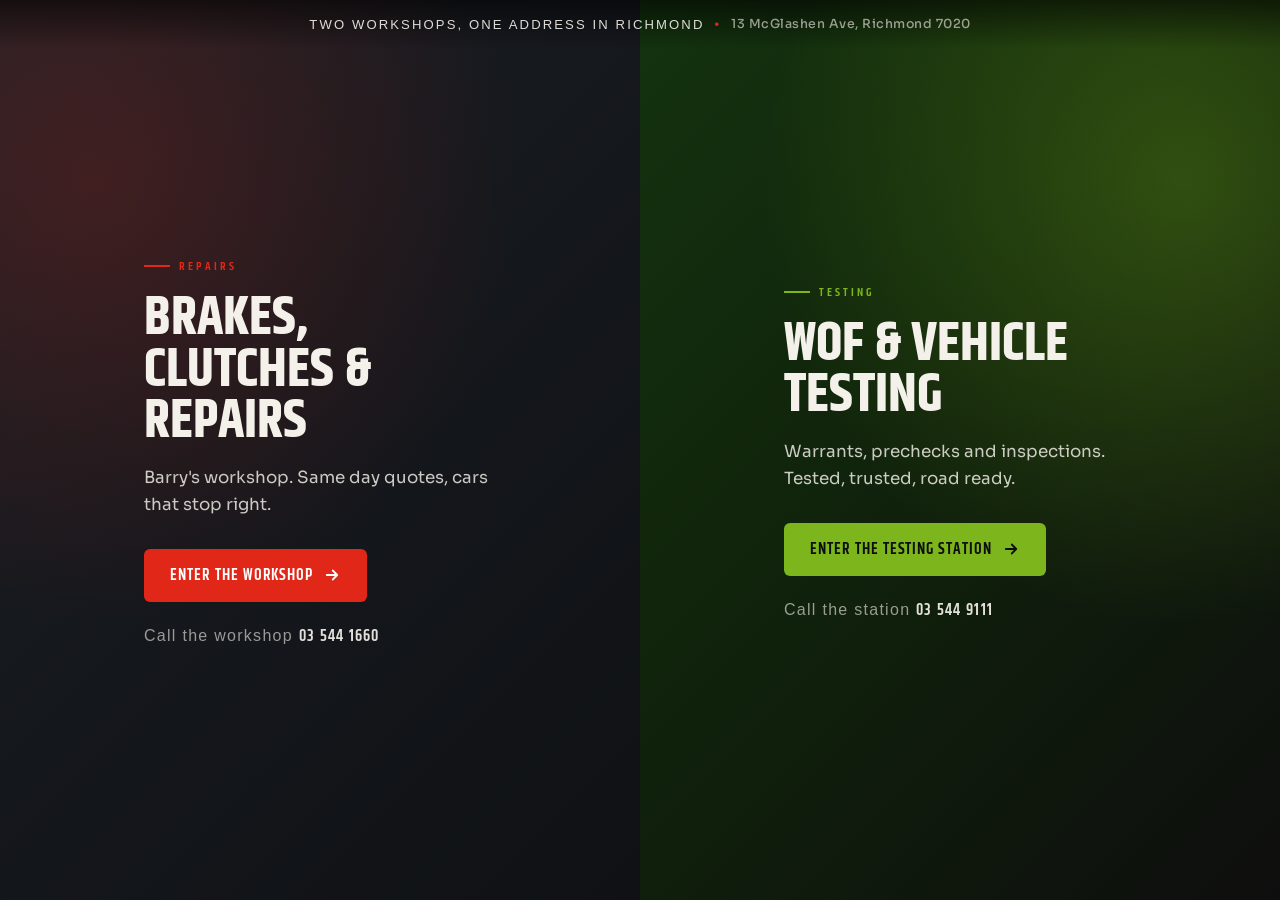
==== commit e03f8b86: "Phase 1: chooser landing at index.html + RVTS placeholder page Full-viewport split-screen chooser (d" ====
--- a/index.html
+++ b/index.html
@@ -3,339 +3,172 @@
 <head>
 <meta charset="UTF-8">
 <meta name="viewport" content="width=device-width, initial-scale=1.0">
-<title>Richmond Brake &amp; Clutch | Brakes, Clutches &amp; WOF, Richmond</title>
-<meta name="description" content="Brake and clutch specialists in Richmond, Nelson. Honest quotes, fast turnaround and a workshop locals trust. 4.8 stars from 22 Google reviews. Call Barry on 03 544 1660.">
-<meta property="og:title" content="Richmond Brake & Clutch — Brakes, Clutches & WOF, Richmond">
-<meta property="og:description" content="Brake and clutch specialists in Richmond, Nelson. Honest quotes, fast turnaround, and a workshop the locals trust.">
+<title>Richmond Brake &amp; Clutch and Richmond Vehicle Testing Station | Richmond</title>
+<meta name="description" content="Two workshops, one address in Richmond. Barry Andrews' brake and clutch repair workshop, plus Richmond Vehicle Testing Station for WOF and vehicle inspections. 13 McGlashen Ave, Richmond 7020.">
+<meta property="og:title" content="Richmond Brake & Clutch and Richmond Vehicle Testing Station">
+<meta property="og:description" content="Two workshops, one address in Richmond. Repairs on one side, WOF and vehicle testing on the other.">
 <meta property="og:type" content="website">
-<meta property="og:image" content="https://images.unsplash.com/photo-1625047509248-ec889cbff17f?auto=format&fit=crop&w=1200&q=70">
 <link rel="icon" href="favicon.svg" type="image/svg+xml">
 <link rel="preconnect" href="https://fonts.googleapis.com">
 <link rel="preconnect" href="https://fonts.gstatic.com" crossorigin>
 <link href="https://fonts.googleapis.com/css2?family=Khand:wght@400;500;600;700&family=Sora:wght@300;400;500;600&display=swap" rel="stylesheet">
-<link rel="stylesheet" href="styles.css">
+<style>
+  :root{
+    --ink:#0f1114; --char:#15181d; --surface:#21262e;
+    --accent:#e02718; --accent-d:#b41d10;
+    --rvts:#7DB61C; --rvts-d:#63920f; --rvts-black:#0E0E0E;
+    --bone:#f4f1ea; --ease:cubic-bezier(.2,.7,.2,1);
+  }
+  *{box-sizing:border-box;margin:0;padding:0}
+  html,body{height:100%}
+  body{
+    font-family:'Sora',system-ui,sans-serif;
+    background:var(--ink); color:var(--bone);
+    overflow:hidden; -webkit-font-smoothing:antialiased;
+  }
+
+  /* Top strip */
+  .chooser-top{
+    position:fixed; top:0; left:0; right:0; z-index:5;
+    display:flex; align-items:center; justify-content:center; gap:10px; flex-wrap:wrap;
+    padding:16px 20px; text-align:center;
+    font-family:'Khand',sans-serif; font-weight:500;
+    letter-spacing:.16em; text-transform:uppercase; font-size:.82rem;
+    color:rgba(244,241,234,.9);
+    background:linear-gradient(to bottom, rgba(0,0,0,.55), rgba(0,0,0,0));
+    pointer-events:none;
+  }
+  .chooser-top .dot{color:var(--accent)}
+  .chooser-top .addr{color:rgba(244,241,234,.6);font-family:'Sora';letter-spacing:.04em;text-transform:none;font-size:.78rem}
+
+  /* Split */
+  .split{display:flex; height:100vh; height:100svh; width:100%}
+  .panel{
+    position:relative; flex:1 1 50%; overflow:hidden;
+    display:flex; align-items:center; justify-content:center;
+    text-decoration:none; color:var(--bone);
+    transition:flex-grow .5s var(--ease), opacity .4s var(--ease);
+    will-change:flex-grow;
+  }
+  .panel::before{
+    content:""; position:absolute; inset:0; z-index:0;
+    transition:transform .6s var(--ease), opacity .4s var(--ease);
+  }
+  .panel--brake::before{
+    background:
+      radial-gradient(120% 90% at 15% 20%, rgba(224,39,24,.20), transparent 55%),
+      linear-gradient(135deg, #1c2026 0%, #15181d 45%, #0f1114 100%);
+  }
+  .panel--rvts::before{
+    background:
+      radial-gradient(120% 90% at 85% 20%, rgba(125,182,28,.30), transparent 55%),
+      linear-gradient(135deg, #14330f 0%, #10230b 45%, #0E0E0E 100%);
+  }
+  .panel-inner{
+    position:relative; z-index:2; max-width:440px; width:100%;
+    padding:40px 44px; text-align:left;
+  }
+  .panel-kicker{
+    display:inline-flex; align-items:center; gap:9px;
+    font-family:'Khand',sans-serif; font-weight:600; text-transform:uppercase;
+    letter-spacing:.24em; font-size:.78rem; margin-bottom:18px;
+  }
+  .panel-kicker::before{content:"";width:26px;height:2px}
+  .panel--brake .panel-kicker{color:var(--accent)}
+  .panel--brake .panel-kicker::before{background:var(--accent)}
+  .panel--rvts .panel-kicker{color:var(--rvts)}
+  .panel--rvts .panel-kicker::before{background:var(--rvts)}
+  .panel h1{
+    font-family:'Khand',sans-serif; font-weight:700; text-transform:uppercase;
+    line-height:.96; font-size:clamp(2.4rem,4.2vw,3.6rem); margin-bottom:16px;
+  }
+  .panel p{
+    color:rgba(244,241,234,.82); font-size:1.05rem; line-height:1.6; max-width:38ch; margin-bottom:30px;
+  }
+  .panel-btn{
+    display:inline-flex; align-items:center; gap:10px;
+    font-family:'Khand',sans-serif; font-weight:600; text-transform:uppercase;
+    letter-spacing:.06em; font-size:1rem;
+    padding:14px 26px; border-radius:6px; color:#fff;
+    transition:transform .2s var(--ease), background .2s var(--ease);
+  }
+  .panel-btn svg{width:18px;height:18px;transition:transform .25s var(--ease)}
+  .panel--brake .panel-btn{background:var(--accent)}
+  .panel--rvts .panel-btn{background:var(--rvts);color:#0E0E0E}
+  .panel:hover .panel-btn{transform:translateY(-2px)}
+  .panel--brake:hover .panel-btn{background:var(--accent-d)}
+  .panel--rvts:hover .panel-btn{background:var(--rvts-d)}
+  .panel:hover .panel-btn svg{transform:translateX(4px)}
+  .panel-phone{
+    display:block; margin-top:22px;
+    font-family:'Khand',sans-serif; font-weight:500; letter-spacing:.08em;
+    font-size:1rem; color:rgba(244,241,234,.6);
+  }
+  .panel-phone b{color:rgba(244,241,234,.92);font-weight:600}
+
+  /* Desktop hover expand (55/45) with dimming */
+  @media (hover:hover) and (min-width:861px){
+    .split:hover .panel{flex-grow:.82; opacity:.6}
+    .split:hover .panel:hover{flex-grow:1.22; opacity:1}
+    .panel:hover::before{transform:scale(1.05)}
+  }
+
+  /* Divider seam on desktop */
+  @media (min-width:861px){
+    .panel--rvts{box-shadow:inset 1px 0 0 rgba(255,255,255,.06)}
+  }
+
+  /* Mobile: stack, full width, no hover effect */
+  @media (max-width:860px){
+    body{overflow:auto}
+    .split{flex-direction:column; height:auto; min-height:100svh}
+    .panel{flex:1 1 auto; min-height:52svh}
+    .panel-inner{padding:96px 26px 44px; text-align:center; max-width:520px}
+    .panel-kicker{justify-content:center}
+    .panel p{margin-left:auto;margin-right:auto}
+    .chooser-top{position:static;background:var(--ink);padding:18px 20px}
+  }
+
+  @media (prefers-reduced-motion:reduce){
+    .panel,.panel::before,.panel-btn,.panel-btn svg{transition:none}
+    .split:hover .panel{flex-grow:1;opacity:1}
+    .split:hover .panel:hover{flex-grow:1}
+  }
+</style>
 </head>
 <body>
 
-<!-- Intro overlay -->
-<div id="intro">
-  <div class="il">
-    <span style="animation-delay:.05s">RICHMOND</span>
-    <span class="hl" style="animation-delay:.18s">BRAKE</span>
-    <span style="animation-delay:.31s">&amp;</span>
-    <span style="animation-delay:.42s">CLUTCH</span>
-  </div>
-  <div class="bar"></div>
+<div class="chooser-top">
+  <span>Two workshops, one address in Richmond</span>
+  <span class="dot">&bull;</span>
+  <span class="addr">13 McGlashen Ave, Richmond 7020</span>
 </div>
 
-<!-- Nav -->
-<nav class="nav">
-  <a href="index.html" class="brand">
-    <span class="mark">R</span>
-    <span class="bn">Richmond Brake<small>Brake &amp; Clutch · Richmond</small></span>
+<main class="split">
+  <a class="panel panel--brake" href="brake-clutch.html" aria-label="Enter Richmond Brake and Clutch, the repair workshop">
+    <div class="panel-inner">
+      <span class="panel-kicker">Repairs</span>
+      <h1>Brakes, Clutches &amp; Repairs</h1>
+      <p>Barry's workshop. Same day quotes, cars that stop right.</p>
+      <span class="panel-btn">Enter the workshop
+        <svg viewBox="0 0 24 24" fill="none" stroke="currentColor" stroke-width="2.4" stroke-linecap="round" stroke-linejoin="round" aria-hidden="true"><path d="M5 12h14M13 6l6 6-6 6"/></svg>
+      </span>
+      <span class="panel-phone">Call the workshop <b>03 544 1660</b></span>
+    </div>
   </a>
-  <div class="nav-links">
-    <a class="lnk" href="#services">Services</a>
-    <a class="lnk" href="#about">About</a>
-    <a class="lnk" href="#crew">The Workshop</a>
-    <a class="lnk" href="#reviews">Reviews</a>
-    <a class="lnk" href="#contact">Contact</a>
-    <a class="nav-phone" href="tel:+6435441660">
-      <svg width="16" height="16" viewBox="0 0 24 24" fill="none" stroke="currentColor" stroke-width="2"><path d="M22 16.92v3a2 2 0 0 1-2.18 2 19.79 19.79 0 0 1-8.63-3.07 19.5 19.5 0 0 1-6-6 19.79 19.79 0 0 1-3.07-8.67A2 2 0 0 1 4.11 2h3a2 2 0 0 1 2 1.72c.13.93.36 1.85.7 2.73a2 2 0 0 1-.45 2.11L8.09 9.91a16 16 0 0 0 6 6l1.35-1.35a2 2 0 0 1 2.11-.45c.88.34 1.8.57 2.73.7A2 2 0 0 1 22 16.92z"/></svg>
-      03 544 1660
-    </a>
-  </div>
-  <div class="burger"><span></span><span></span><span></span></div>
-</nav>
 
-<!-- Hero -->
-<header class="hero">
-  <div class="hero-slides">
-    <div class="hero-slide active" style="background-image:url('https://images.unsplash.com/photo-1625047509248-ec889cbff17f?auto=format&fit=crop&w=1900&q=70')"></div>
-    <div class="hero-slide" style="background-image:url('https://images.unsplash.com/photo-1530046339160-ce3e530c7d2f?auto=format&fit=crop&w=1900&q=70')"></div>
-    <div class="hero-slide" style="background-image:url('https://images.unsplash.com/photo-1487754180451-c456f719a1fc?auto=format&fit=crop&w=1900&q=70')"></div>
-  </div>
-  <div class="hero-overlay"></div>
-  <div class="hero-inner">
-    <span class="eyebrow">Richmond · Nelson · Tasman</span>
-    <h1>Brakes &amp; clutches done <span class="hl">right</span>, the first time.</h1>
-    <p class="sub">The local brake and clutch workshop for Richmond drivers — straight answers, fair quotes, and a car that stops the way it should. WOF inspections too.</p>
-    <div class="hero-cta">
-      <a href="#contact" class="btn btn-primary">Get a Quote</a>
-      <a href="tel:+6435441660" class="btn btn-ghost">
-        <svg width="16" height="16" viewBox="0 0 24 24" fill="none" stroke="currentColor" stroke-width="2"><path d="M22 16.92v3a2 2 0 0 1-2.18 2 19.79 19.79 0 0 1-8.63-3.07 19.5 19.5 0 0 1-6-6 19.79 19.79 0 0 1-3.07-8.67A2 2 0 0 1 4.11 2h3a2 2 0 0 1 2 1.72c.13.93.36 1.85.7 2.73a2 2 0 0 1-.45 2.11L8.09 9.91a16 16 0 0 0 6 6l1.35-1.35a2 2 0 0 1 2.11-.45c.88.34 1.8.57 2.73.7A2 2 0 0 1 22 16.92z"/></svg>
-        Call Barry
-      </a>
+  <a class="panel panel--rvts" href="rvts.html" aria-label="Enter Richmond Vehicle Testing Station for WOF and inspections">
+    <div class="panel-inner">
+      <span class="panel-kicker">Testing</span>
+      <h1>WOF &amp; Vehicle Testing</h1>
+      <p>Warrants, prechecks and inspections. Tested, trusted, road ready.</p>
+      <span class="panel-btn">Enter the testing station
+        <svg viewBox="0 0 24 24" fill="none" stroke="currentColor" stroke-width="2.4" stroke-linecap="round" stroke-linejoin="round" aria-hidden="true"><path d="M5 12h14M13 6l6 6-6 6"/></svg>
+      </span>
+      <span class="panel-phone">Call the station <b>03 544 9111</b></span>
     </div>
-    <div class="hero-meta">
-      <div class="m"><b>4.8★</b><span class="stars">★★★★★</span></div>
-      <div class="m"><b>22</b><span>Google reviews</span></div>
-      <div class="m"><b>Local</b><span>Richmond workshop</span></div>
-    </div>
-  </div>
-  <div class="scroll-hint">Scroll</div>
-</header>
+  </a>
+</main>
 
-<!-- Trust strip -->
-<section class="trust" style="padding:0">
-  <div class="wrap">
-    <div class="t reveal">
-      <div class="ico"><svg viewBox="0 0 24 24" fill="none" stroke="currentColor" stroke-width="2"><path d="M21 10c0 7-9 12-9 12s-9-5-9-12a9 9 0 0 1 18 0z"/><circle cx="12" cy="10" r="3"/></svg></div>
-      <div><h3>Right here in Richmond</h3><p>An established local workshop — no chains, no call centres. Drop in or book ahead and talk to the person doing the work.</p></div>
-    </div>
-    <div class="t reveal">
-      <div class="ico"><svg viewBox="0 0 24 24" fill="none" stroke="currentColor" stroke-width="2"><circle cx="12" cy="12" r="9"/><path d="M12 7v5l3 2"/></svg></div>
-      <div><h3>Quick turnaround</h3><p>Most brake and clutch jobs are sorted the same day or next. We know you need the car back, so we don't sit on it.</p></div>
-    </div>
-    <div class="t reveal">
-      <div class="ico"><svg viewBox="0 0 24 24" fill="none" stroke="currentColor" stroke-width="2"><path d="M9 11l3 3L22 4"/><path d="M21 12v7a2 2 0 0 1-2 2H5a2 2 0 0 1-2-2V5a2 2 0 0 1 2-2h11"/></svg></div>
-      <div><h3>Quotes with no surprises</h3><p>We tell you what it needs, what it'll cost, and what can wait. You sign off before we start — every time.</p></div>
-    </div>
-  </div>
-</section>
-
-<!-- Services -->
-<section id="services" class="sec-light">
-  <div class="wrap">
-    <div class="sec-head reveal">
-      <span class="eyebrow">What we do</span>
-      <h2>Brake &amp; clutch work, sorted properly</h2>
-      <p>From a squeal at the lights to a clutch that's slipping on the hill, we handle the jobs that keep Richmond drivers safe and moving.</p>
-    </div>
-    <div class="svc-grid">
-      <div class="svc reveal">
-        <span class="num">01</span>
-        <div class="ico"><svg viewBox="0 0 24 24" fill="none" stroke="currentColor" stroke-width="2"><circle cx="12" cy="12" r="9"/><circle cx="12" cy="12" r="3.2"/><path d="M12 3v3M12 18v3M3 12h3M18 12h3"/></svg></div>
-        <h3>Brake Repairs</h3>
-        <p>New pads, discs and rotors, calipers and lines. We fix the squeal, the shudder and the soft pedal so the car pulls up straight and sure.</p>
-      </div>
-      <div class="svc reveal">
-        <span class="num">02</span>
-        <div class="ico"><svg viewBox="0 0 24 24" fill="none" stroke="currentColor" stroke-width="2"><circle cx="12" cy="12" r="9"/><path d="M12 12l5-3M12 12l-3 5"/><circle cx="12" cy="12" r="1.5" fill="currentColor"/></svg></div>
-        <h3>Clutch Replacement</h3>
-        <p>Slipping, juddering or heavy on the pedal? We replace clutch kits, flywheels and slave cylinders and get the bite point feeling right again.</p>
-      </div>
-      <div class="svc reveal">
-        <span class="num">03</span>
-        <div class="ico"><svg viewBox="0 0 24 24" fill="none" stroke="currentColor" stroke-width="2"><path d="M3 12h4l2-6 4 12 2-6h6"/></svg></div>
-        <h3>Brake Fluid &amp; Hydraulics</h3>
-        <p>Fluid flushes, bleeds and master cylinder work. Old fluid kills braking — we refresh the system so the pedal stays firm and reliable.</p>
-      </div>
-      <div class="svc reveal">
-        <span class="num">04</span>
-        <div class="ico"><svg viewBox="0 0 24 24" fill="none" stroke="currentColor" stroke-width="2"><path d="M14.7 6.3a4 4 0 0 0-5.4 5.4l-6 6 2 2 6-6a4 4 0 0 0 5.4-5.4l-2.3 2.3-2-2 2.3-2.3z"/></svg></div>
-        <h3>Disc Machining</h3>
-        <p>Warped or scored rotors machined back true on the lathe — often cheaper than replacing and a quick fix for that braking shudder.</p>
-      </div>
-      <div class="svc reveal">
-        <span class="num">05</span>
-        <div class="ico"><svg viewBox="0 0 24 24" fill="none" stroke="currentColor" stroke-width="2"><path d="M22 11.08V12a10 10 0 1 1-5.93-9.14"/><path d="M22 4 12 14.01l-3-3"/></svg></div>
-        <h3>WOF Inspections</h3>
-        <p>Warrant of Fitness checks done while you wait. If something needs doing to pass, we'll show you and quote it before any work starts.</p>
-      </div>
-      <div class="svc reveal">
-        <span class="num">06</span>
-        <div class="ico"><svg viewBox="0 0 24 24" fill="none" stroke="currentColor" stroke-width="2"><path d="M12 2v4M12 18v4M2 12h4M18 12h4"/><circle cx="12" cy="12" r="4"/><path d="M5 5l2 2M17 17l2 2M19 5l-2 2M7 17l-2 2"/></svg></div>
-        <h3>Brake &amp; ABS Diagnostics</h3>
-        <p>Warning light on? Handbrake not holding? We diagnose ABS faults, sensors and uneven wear and tell you straight what's going on.</p>
-      </div>
-    </div>
-  </div>
-</section>
-
-<!-- About -->
-<section id="about" class="sec-paper">
-  <div class="wrap">
-    <div class="about-grid">
-      <div class="about-media reveal">
-        <img src="https://images.unsplash.com/photo-1619642751034-765dfdf7c58e?auto=format&fit=crop&w=900&q=70" alt="Close-up of a vehicle brake disc and caliper being serviced" width="900" height="675" loading="lazy">
-        <div class="tag"><b>4.8★</b><span>Rated by locals</span></div>
-      </div>
-      <div class="about-copy reveal">
-        <span class="eyebrow">About the workshop</span>
-        <h2>The brake shop Richmond drivers actually trust</h2>
-        <p>Richmond Brake &amp; Clutch is a specialist workshop focused on the part of your car that matters most — the bit that stops it. Brakes and clutches are what we do day in, day out, so you get the experience that comes from doing the same job thousands of times over.</p>
-        <p>You'll deal with the people doing the work, get a clear explanation of what your car needs, and only pay for what it actually needs doing. That's how we've earned a 4.8-star rating from local drivers.</p>
-        <ul class="checklist">
-          <li><span class="ck"><svg viewBox="0 0 24 24" fill="none" stroke="currentColor" stroke-width="3"><path d="M5 12l5 5L20 6"/></svg></span>Locally owned and run, right in Richmond</li>
-          <li><span class="ck"><svg viewBox="0 0 24 24" fill="none" stroke="currentColor" stroke-width="3"><path d="M5 12l5 5L20 6"/></svg></span>Honest quotes — sign off before we start</li>
-          <li><span class="ck"><svg viewBox="0 0 24 24" fill="none" stroke="currentColor" stroke-width="3"><path d="M5 12l5 5L20 6"/></svg></span>Brakes, clutches and WOF under one roof</li>
-        </ul>
-        <a href="#contact" class="btn btn-outline" style="margin-top:30px">Book your car in</a>
-      </div>
-    </div>
-  </div>
-</section>
-
-<!-- Crew -->
-<section id="crew" class="sec-dark">
-  <div class="wrap">
-    <div class="sec-head center reveal">
-      <span class="eyebrow center">The team</span>
-      <h2>The people on the tools</h2>
-      <p>A small, hands-on workshop — when you call, you talk to someone who knows your car.</p>
-    </div>
-    <div style="text-align:center;margin-bottom:30px"><span class="badge">Owner real · other roles illustrative</span></div>
-    <div class="crew-grid">
-      <div class="crew reveal">
-        <div class="av">B</div>
-        <div class="role">Owner / Operator</div>
-        <h3>Barry</h3>
-        <p>Runs the workshop and quotes the jobs. Barry's the one who'll tell you straight what your car needs and what it doesn't.</p>
-      </div>
-      <div class="crew reveal">
-        <div class="av">BT</div>
-        <div class="role">Brake Technician</div>
-        <h3>Workshop Tech</h3>
-        <p>Handles the day-to-day brake and clutch work — pads, discs, clutch kits and hydraulics, done by the book.</p>
-      </div>
-      <div class="crew reveal">
-        <div class="av">WO</div>
-        <div class="role">WOF Inspector</div>
-        <h3>WOF &amp; Service</h3>
-        <p>Looks after Warrant of Fitness inspections and the safety checks, so you leave knowing exactly where the car stands.</p>
-      </div>
-    </div>
-  </div>
-</section>
-
-<!-- Reviews -->
-<section id="reviews" class="sec-light">
-  <div class="wrap">
-    <div class="sec-head center reveal">
-      <span class="eyebrow center">What locals say</span>
-      <h2>Trusted by Richmond drivers</h2>
-      <p><span class="badge">Example reviews</span></p>
-    </div>
-    <div class="rev-grid">
-      <div class="rev reveal">
-        <div class="stars">★★★★★</div>
-        <p>"Took my ute in with a shudder under braking. Barry sorted it the same day, machined the discs instead of just selling me new ones. Fair price and a straight answer — exactly what you want."</p>
-        <div class="who"><span class="ci">DM</span><div><b>Dean M.</b><span>Wakefield</span></div></div>
-        <span class="gmark"><svg width="14" height="14" viewBox="0 0 24 24"><path fill="#e02718" d="M12 2l2.9 6.3 6.9.6-5.2 4.6 1.5 6.7L12 17.3 5.9 20.8l1.5-6.7L2.2 8.9l6.9-.6z"/></svg> Posted on Google</span>
-      </div>
-      <div class="rev reveal">
-        <div class="stars">★★★★★</div>
-        <p>"Clutch went on the way home and these guys fitted me in the next morning. Clear quote up front, no nasty surprises at the end. The car drives like new. Won't go anywhere else now."</p>
-        <div class="who"><span class="ci">SK</span><div><b>Sarah K.</b><span>Stoke</span></div></div>
-        <span class="gmark"><svg width="14" height="14" viewBox="0 0 24 24"><path fill="#e02718" d="M12 2l2.9 6.3 6.9.6-5.2 4.6 1.5 6.7L12 17.3 5.9 20.8l1.5-6.7L2.2 8.9l6.9-.6z"/></svg> Posted on Google</span>
-      </div>
-      <div class="rev reveal">
-        <div class="stars">★★★★★</div>
-        <p>"Honest, friendly and quick. Booked in for new brakes and a WOF, got both done while I waited. They showed me the worn pads rather than just telling me. Highly recommend to anyone in Richmond."</p>
-        <div class="who"><span class="ci">RP</span><div><b>Reuben P.</b><span>Brightwater</span></div></div>
-        <span class="gmark"><svg width="14" height="14" viewBox="0 0 24 24"><path fill="#e02718" d="M12 2l2.9 6.3 6.9.6-5.2 4.6 1.5 6.7L12 17.3 5.9 20.8l1.5-6.7L2.2 8.9l6.9-.6z"/></svg> Posted on Google</span>
-      </div>
-    </div>
-  </div>
-</section>
-
-<!-- Review funnel banner -->
-<section class="funnel">
-  <div class="wrap">
-    <div class="stars reveal">★★★★★</div>
-    <h2 class="reveal">Happy with our work? Leave us a review</h2>
-    <p class="reveal">It takes thirty seconds and it genuinely helps a small local workshop. Tap below to leave a quick rating.</p>
-    <a href="review.html" class="btn btn-primary reveal">Leave a Review</a>
-  </div>
-</section>
-
-<!-- Contact -->
-<section id="contact" class="contact">
-  <div class="wrap">
-    <div class="contact-grid">
-      <div class="contact-info reveal">
-        <span class="eyebrow">Get in touch</span>
-        <h2>Book your car in</h2>
-        <p>Tell us what the car's doing and we'll get back to you with a quote and a time. For anything urgent, give Barry a call — the phone's the fastest way to reach us.</p>
-        <div class="cinfo">
-          <a href="tel:+6435441660">
-            <span class="ico"><svg viewBox="0 0 24 24" fill="none" stroke="currentColor" stroke-width="2"><path d="M22 16.92v3a2 2 0 0 1-2.18 2 19.79 19.79 0 0 1-8.63-3.07 19.5 19.5 0 0 1-6-6 19.79 19.79 0 0 1-3.07-8.67A2 2 0 0 1 4.11 2h3a2 2 0 0 1 2 1.72c.13.93.36 1.85.7 2.73a2 2 0 0 1-.45 2.11L8.09 9.91a16 16 0 0 0 6 6l1.35-1.35a2 2 0 0 1 2.11-.45c.88.34 1.8.57 2.73.7A2 2 0 0 1 22 16.92z"/></svg></span>
-            <div><b>03 544 1660</b><span>Call the workshop</span></div>
-          </a>
-          <a href="mailto:office@richmondvts.co.nz">
-            <span class="ico"><svg viewBox="0 0 24 24" fill="none" stroke="currentColor" stroke-width="2"><rect x="2" y="4" width="20" height="16" rx="2"/><path d="m22 7-10 6L2 7"/></svg></span>
-            <div><b>office@richmondvts.co.nz</b><span>Email us</span></div>
-          </a>
-          <div>
-            <span class="ico"><svg viewBox="0 0 24 24" fill="none" stroke="currentColor" stroke-width="2"><path d="M21 10c0 7-9 12-9 12s-9-5-9-12a9 9 0 0 1 18 0z"/><circle cx="12" cy="10" r="3"/></svg></span>
-            <div><b>Richmond, Nelson</b><span>Tasman region</span></div>
-          </div>
-          <div>
-            <span class="ico"><svg viewBox="0 0 24 24" fill="none" stroke="currentColor" stroke-width="2"><circle cx="12" cy="12" r="9"/><path d="M12 7v5l3 2"/></svg></span>
-            <div><b>Mon – Fri, 8am – 5pm</b><span>Workshop hours</span></div>
-          </div>
-        </div>
-      </div>
-      <form class="form reveal" action="https://formsubmit.co/office@richmondvts.co.nz" method="POST">
-        <input type="hidden" name="_subject" value="New enquiry — Richmond Brake & Clutch website">
-        <input type="hidden" name="_captcha" value="false">
-        <input type="hidden" name="_template" value="table">
-        <input type="hidden" name="_next" value="https://richmond-brake--clutch-demo.vercel.app/index.html#contact">
-        <div class="row">
-          <div class="field"><label>Name</label><input type="text" name="Name" placeholder="Your name" required></div>
-          <div class="field"><label>Phone</label><input type="tel" name="Phone" placeholder="Best number to reach you" required></div>
-        </div>
-        <div class="row">
-          <div class="field"><label>Email</label><input type="email" name="Email" placeholder="you@email.co.nz"></div>
-          <div class="field"><label>Suburb</label><input type="text" name="Suburb" placeholder="Richmond, Stoke..."></div>
-        </div>
-        <div class="field">
-          <label>What does the car need?</label>
-          <select name="Service">
-            <option>Brake repairs</option>
-            <option>Clutch replacement</option>
-            <option>Brake fluid / hydraulics</option>
-            <option>Disc machining</option>
-            <option>WOF inspection</option>
-            <option>Not sure — please advise</option>
-          </select>
-        </div>
-        <div class="field"><label>Vehicle &amp; details</label><textarea name="Message" placeholder="Make and model, and what it's doing — e.g. 'squealing under braking', 'clutch slipping on hills'..." required></textarea></div>
-        <button type="submit" class="btn btn-primary">Send Enquiry</button>
-      </form>
-    </div>
-  </div>
-</section>
-
-<!-- Footer -->
-<footer class="footer">
-  <div class="wrap">
-    <div class="foot-grid">
-      <div class="foot-about">
-        <a href="index.html" class="brand">
-          <span class="mark">R</span>
-          <span class="bn">Richmond Brake<small>Brake &amp; Clutch · Richmond</small></span>
-        </a>
-        <p>The local brake and clutch specialists for Richmond, Nelson and the wider Tasman region. Honest work, fair quotes, cars that stop properly.</p>
-      </div>
-      <div class="foot-col">
-        <h4>Workshop</h4>
-        <a href="#services">Services</a>
-        <a href="#about">About us</a>
-        <a href="#crew">The workshop</a>
-        <a href="#reviews">Reviews</a>
-        <a href="review.html">Leave a review</a>
-      </div>
-      <div class="foot-col">
-        <h4>Get in touch</h4>
-        <a href="tel:+6435441660">03 544 1660</a>
-        <a href="mailto:office@richmondvts.co.nz">office@richmondvts.co.nz</a>
-        <p>Richmond, Nelson</p>
-        <p>Mon – Fri, 8am – 5pm</p>
-      </div>
-    </div>
-    <div class="foot-bottom">
-      <p>© 2026 Richmond Brake &amp; Clutch · Richmond, Nelson</p>
-      <div class="links">
-        <a href="terms.html">Terms &amp; Conditions</a>
-        <a href="privacy.html">Privacy Policy</a>
-        <a href="review.html">Reviews</a>
-      </div>
-    </div>
-  </div>
-</footer>
-
-<script src="main.js"></script>
 </body>
 </html>
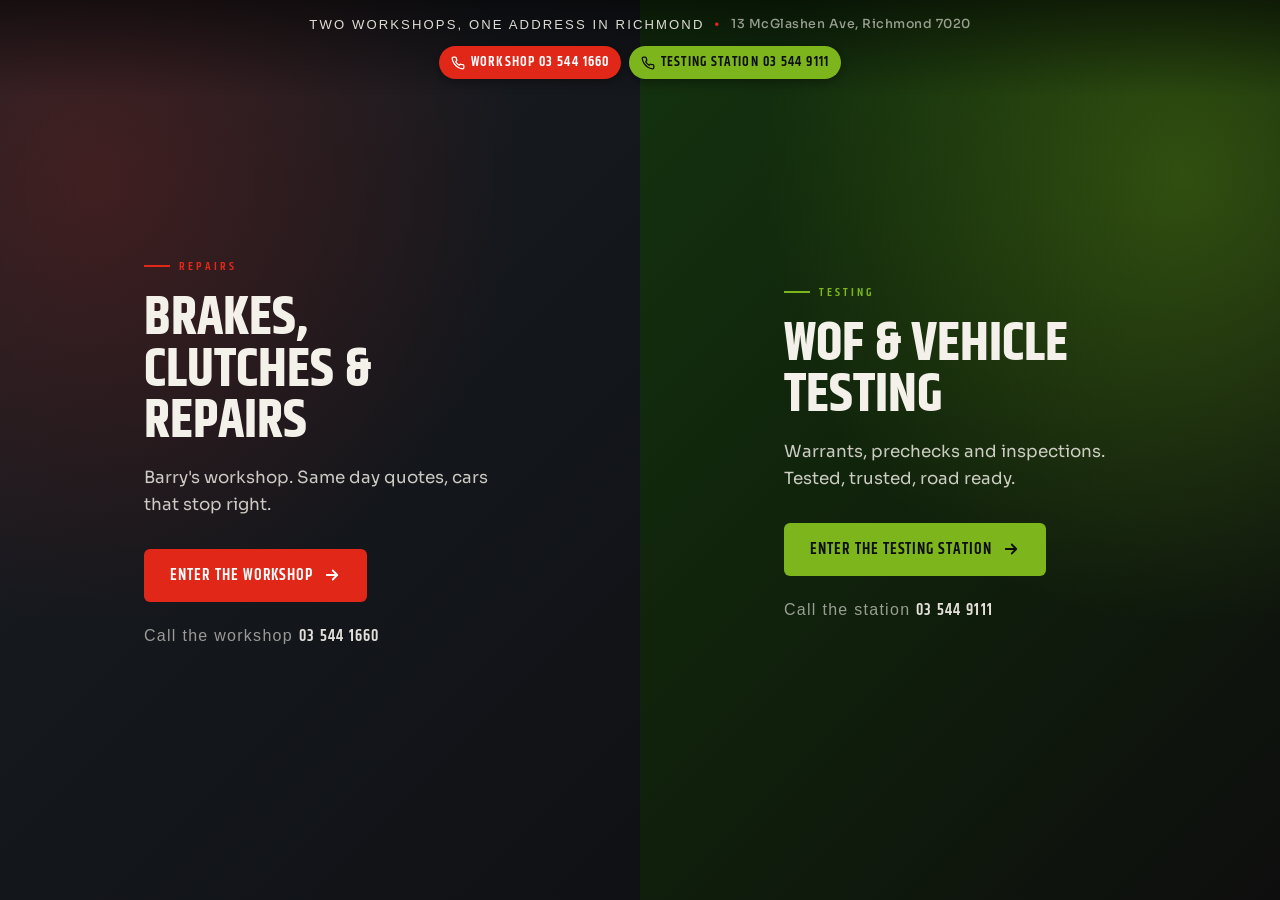
==== commit 905ac9c2: "Front page: tap-to-call buttons for the workshop and the testing station The panels show the numbers" ====
--- a/index.html
+++ b/index.html
@@ -37,9 +37,19 @@
     color:rgba(244,241,234,.9);
     background:linear-gradient(to bottom, rgba(0,0,0,.55), rgba(0,0,0,0));
     pointer-events:none;
+    animation:chTop .7s ease both;
   }
   .chooser-top .dot{color:var(--accent)}
   .chooser-top .addr{color:rgba(244,241,234,.6);font-family:'Sora';letter-spacing:.04em;text-transform:none;font-size:.78rem}
+  /* Tap to call from the front page (13 Nov 2026): the panels' numbers are hidden on phones */
+  .chooser-top .calls{width:100%;display:flex;justify-content:center;gap:8px;flex-wrap:wrap;margin-top:4px}
+  .chooser-top .call{pointer-events:auto;display:inline-flex;align-items:center;gap:6px;padding:6px 12px;border-radius:999px;
+    font-family:'Khand',sans-serif;font-weight:600;letter-spacing:.08em;font-size:.86rem;text-decoration:none;color:#fff;
+    background:var(--accent);box-shadow:0 2px 10px rgba(0,0,0,.35);transition:background .2s}
+  .chooser-top .call--rvts{background:var(--rvts);color:#0E0E0E}
+  .chooser-top .call:hover{background:var(--accent-d)}
+  .chooser-top .call--rvts:hover{background:var(--rvts-d)}
+  .chooser-top .call svg{width:14px;height:14px}
 
   /* Split */
   .split{display:flex; height:100vh; height:100svh; width:100%}
@@ -53,7 +63,10 @@
   .panel::before{
     content:""; position:absolute; inset:0; z-index:0;
     transition:transform .6s var(--ease), opacity .4s var(--ease);
-  }
+    animation:chOpen .9s var(--ease) both;
+  }
+  .panel--brake::before{transform-origin:right center}
+  .panel--rvts::before{transform-origin:left center}
   .panel--brake::before{
     background:
       radial-gradient(120% 90% at 15% 20%, rgba(224,39,24,.20), transparent 55%),
@@ -67,7 +80,13 @@
   .panel-inner{
     position:relative; z-index:2; max-width:440px; width:100%;
     padding:40px 44px; text-align:left;
-  }
+    animation:chFade .75s var(--ease) both;
+  }
+  .panel--brake .panel-inner{animation-delay:.18s}
+  .panel--rvts .panel-inner{animation-delay:.32s}
+  @keyframes chFade{from{opacity:0;transform:translateY(18px)}to{opacity:1;transform:none}}
+  @keyframes chOpen{from{opacity:0;transform:scaleX(1.14)}to{opacity:1;transform:none}}
+  @keyframes chTop{from{opacity:0;transform:translateY(-10px)}to{opacity:1;transform:none}}
   .panel-kicker{
     display:inline-flex; align-items:center; gap:9px;
     font-family:'Khand',sans-serif; font-weight:600; text-transform:uppercase;
@@ -118,19 +137,65 @@
     .panel--rvts{box-shadow:inset 1px 0 0 rgba(255,255,255,.06)}
   }
 
-  /* Mobile: stack, full width, no hover effect */
+  /* ===== Mobile: simple, two clean tap-cards centred on screen ===== */
   @media (max-width:860px){
-    body{overflow:auto}
-    .split{flex-direction:column; height:auto; min-height:100svh}
-    .panel{flex:1 1 auto; min-height:52svh}
-    .panel-inner{padding:96px 26px 44px; text-align:center; max-width:520px}
-    .panel-kicker{justify-content:center}
-    .panel p{margin-left:auto;margin-right:auto}
-    .chooser-top{position:static;background:var(--ink);padding:18px 20px}
+    html,body{height:auto}
+    body{overflow:auto; display:flex; flex-direction:column; min-height:100svh; background:var(--ink)}
+
+    /* Header prompt */
+    .chooser-top{
+      position:static; flex:0 0 auto; background:transparent; pointer-events:auto;
+      flex-direction:column; gap:6px; padding:40px 22px 8px; text-align:center;
+    }
+    .chooser-top .dot{display:none}
+    .chooser-top span:first-child{color:#fff; font-size:1.06rem; letter-spacing:.14em}
+    .chooser-top .addr{width:100%; color:rgba(244,241,234,.5); letter-spacing:.05em}
+    .chooser-top::after{
+      content:"Tap a service to get started"; display:block; width:100%; margin-top:12px;
+      font-family:'Sora',sans-serif; text-transform:none; letter-spacing:.01em;
+      font-size:.84rem; color:rgba(244,241,234,.42);
+    }
+
+    /* Cards */
+    .split{
+      flex:1 1 auto; flex-direction:column; height:auto; min-height:0;
+      justify-content:center; gap:16px;
+      width:100%; max-width:460px; margin:0 auto;
+      padding:6px 18px calc(30px + env(safe-area-inset-bottom));
+    }
+    .panel{
+      flex:0 0 auto; min-height:0; border-radius:20px; overflow:hidden;
+      align-items:stretch; justify-content:flex-start;
+      box-shadow:0 16px 40px -24px rgba(0,0,0,.85);
+    }
+    .panel-inner{
+      position:relative; width:100%; max-width:none; text-align:left;
+      padding:26px 66px 26px 24px;
+      display:flex; flex-direction:column; align-items:flex-start;
+      animation-delay:0s;
+    }
+    .panel-kicker{justify-content:flex-start; margin-bottom:9px; font-size:.72rem}
+    .panel h1{font-size:1.6rem; line-height:1; margin-bottom:0}
+    .panel p{display:none}          /* declutter */
+    .panel-phone{display:none}       /* declutter */
+    .panel-btn{
+      position:absolute; top:50%; right:18px; transform:translateY(-50%);
+      width:46px; height:46px; padding:0; border-radius:50%;
+      font-size:0; display:grid; place-items:center;
+      box-shadow:0 6px 16px -8px rgba(0,0,0,.6);
+    }
+    .panel-btn svg{width:20px; height:20px}
+  }
+  @media (max-width:420px){
+    .chooser-top{padding:32px 18px 6px}
+    .panel h1{font-size:1.42rem}
+    .panel-inner{padding:24px 60px 24px 22px}
+    .panel-btn{width:44px; height:44px; right:16px}
   }
 
   @media (prefers-reduced-motion:reduce){
     .panel,.panel::before,.panel-btn,.panel-btn svg{transition:none}
+    .panel-inner,.panel::before,.chooser-top{animation:none}
     .split:hover .panel{flex-grow:1;opacity:1}
     .split:hover .panel:hover{flex-grow:1}
   }
@@ -142,6 +207,10 @@
   <span>Two workshops, one address in Richmond</span>
   <span class="dot">&bull;</span>
   <span class="addr">13 McGlashen Ave, Richmond 7020</span>
+  <span class="calls">
+    <a class="call call--brake" href="tel:+6435441660" aria-label="Call Richmond Brake and Clutch on 03 544 1660"><svg viewBox="0 0 24 24" fill="none" stroke="currentColor" stroke-width="2.2" stroke-linecap="round" stroke-linejoin="round" aria-hidden="true"><path d="M22 16.9v3a2 2 0 0 1-2.2 2 19.8 19.8 0 0 1-8.6-3.1 19.5 19.5 0 0 1-6-6A19.8 19.8 0 0 1 2.1 4.2 2 2 0 0 1 4.1 2h3a2 2 0 0 1 2 1.7c.1 1 .4 1.9.7 2.8a2 2 0 0 1-.5 2.1L8 9.9a16 16 0 0 0 6 6l1.3-1.3a2 2 0 0 1 2.1-.4c.9.3 1.8.6 2.8.7a2 2 0 0 1 1.7 2z"/></svg>Workshop 03 544 1660</a>
+    <a class="call call--rvts" href="tel:+6435449111" aria-label="Call Richmond Vehicle Testing Station on 03 544 9111"><svg viewBox="0 0 24 24" fill="none" stroke="currentColor" stroke-width="2.2" stroke-linecap="round" stroke-linejoin="round" aria-hidden="true"><path d="M22 16.9v3a2 2 0 0 1-2.2 2 19.8 19.8 0 0 1-8.6-3.1 19.5 19.5 0 0 1-6-6A19.8 19.8 0 0 1 2.1 4.2 2 2 0 0 1 4.1 2h3a2 2 0 0 1 2 1.7c.1 1 .4 1.9.7 2.8a2 2 0 0 1-.5 2.1L8 9.9a16 16 0 0 0 6 6l1.3-1.3a2 2 0 0 1 2.1-.4c.9.3 1.8.6 2.8.7a2 2 0 0 1 1.7 2z"/></svg>Testing station 03 544 9111</a>
+  </span>
 </div>
 
 <main class="split">
